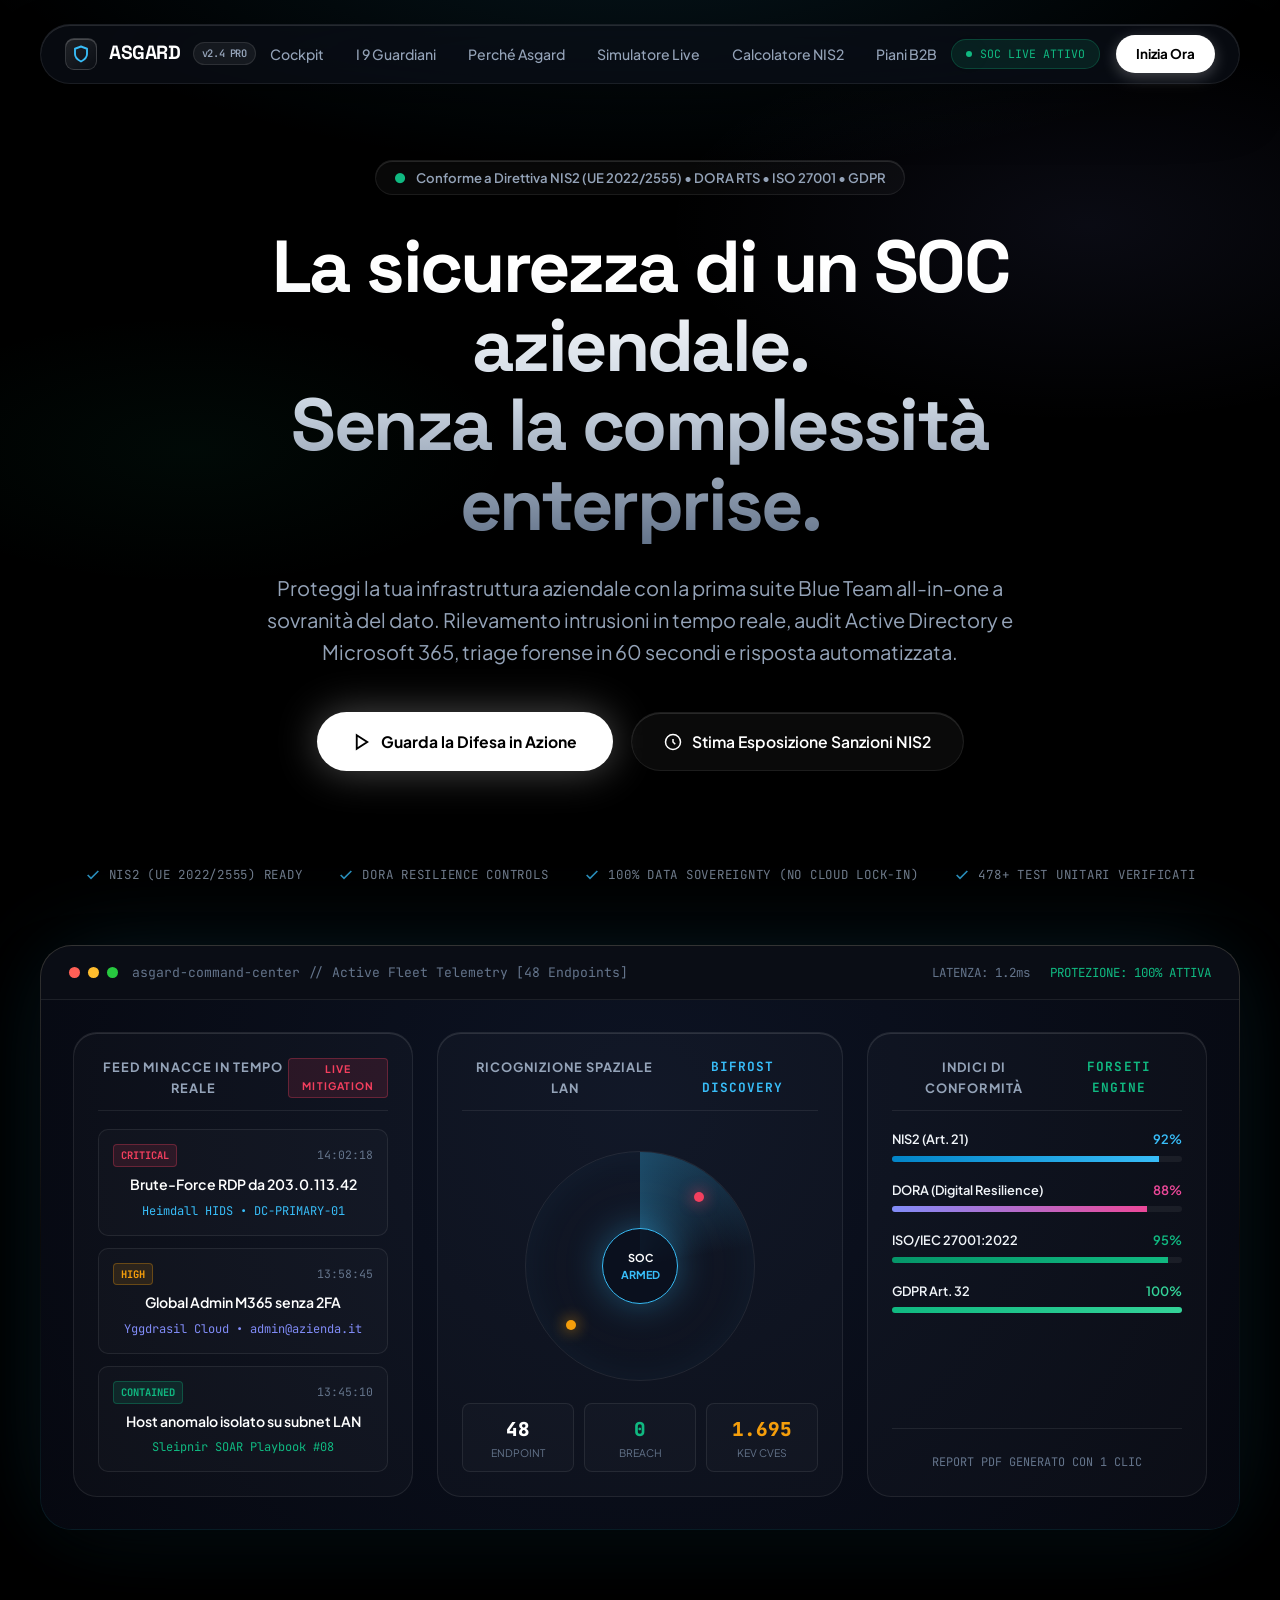
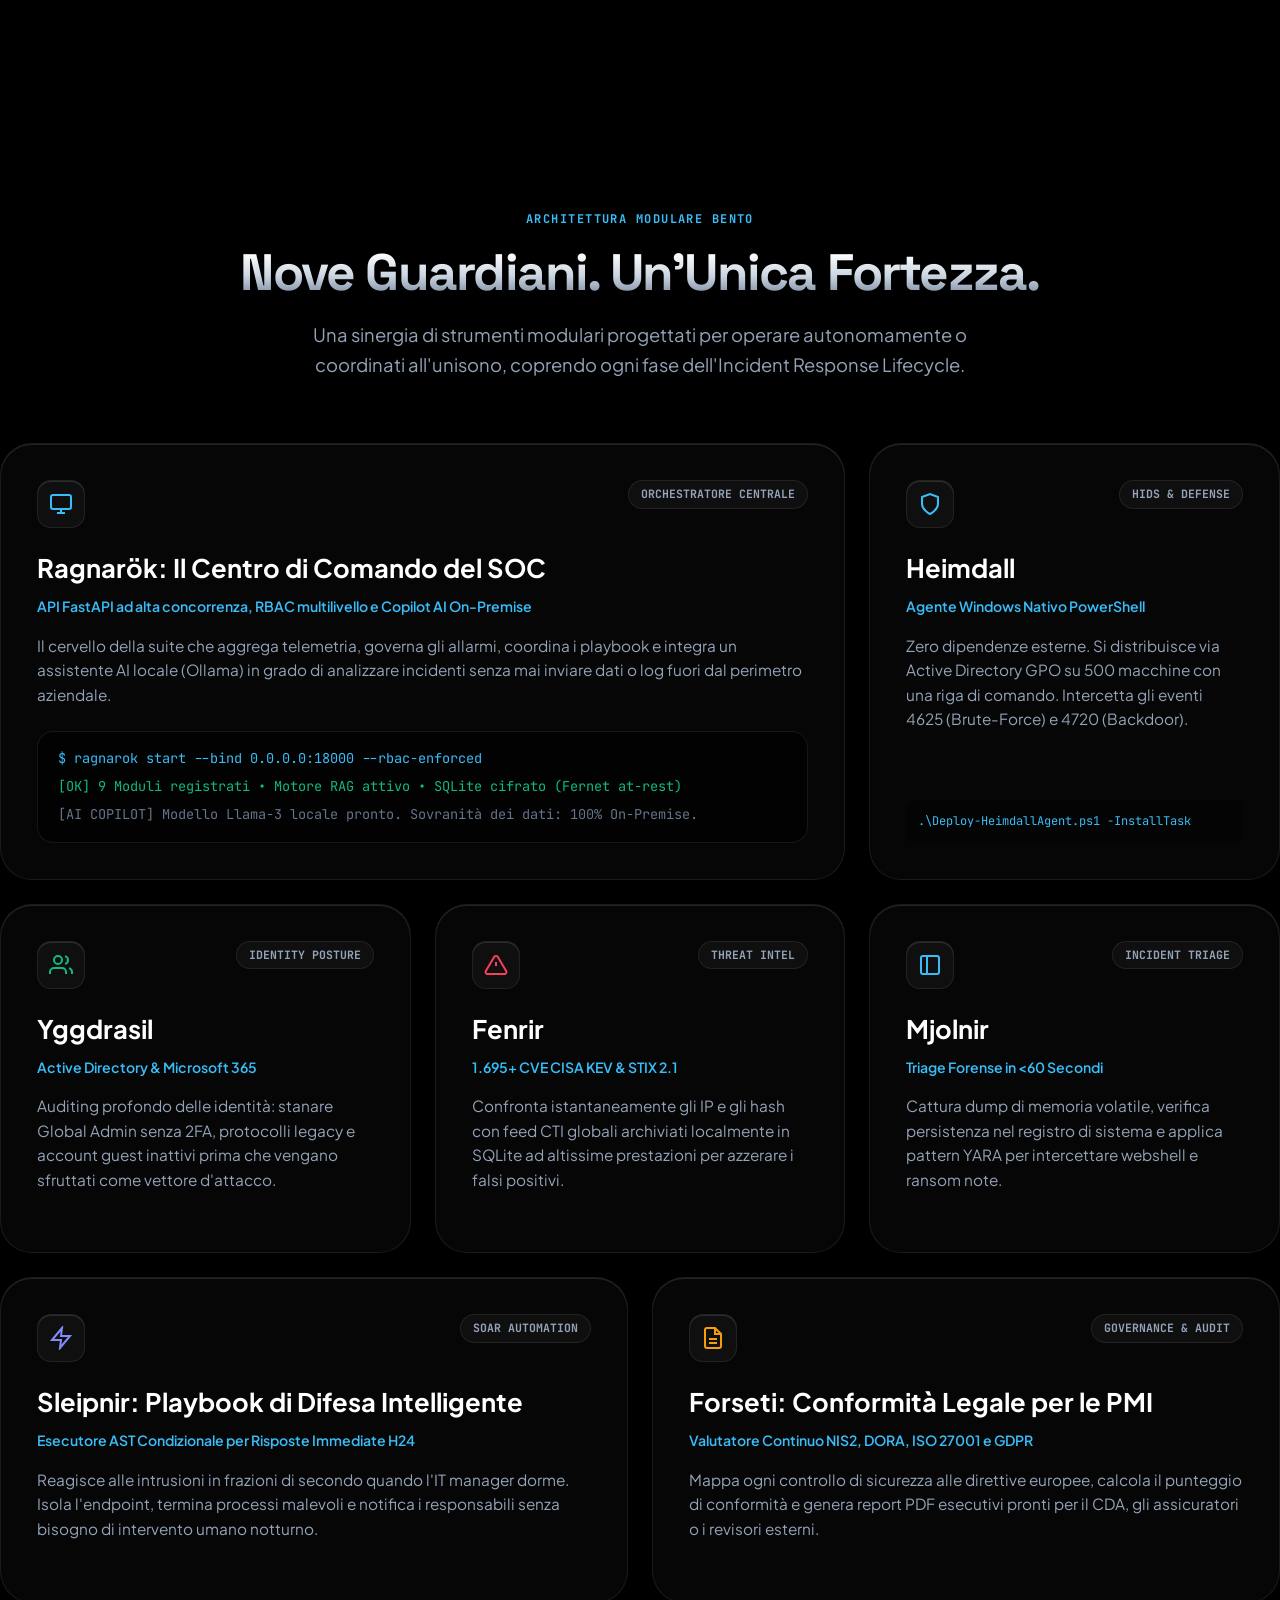
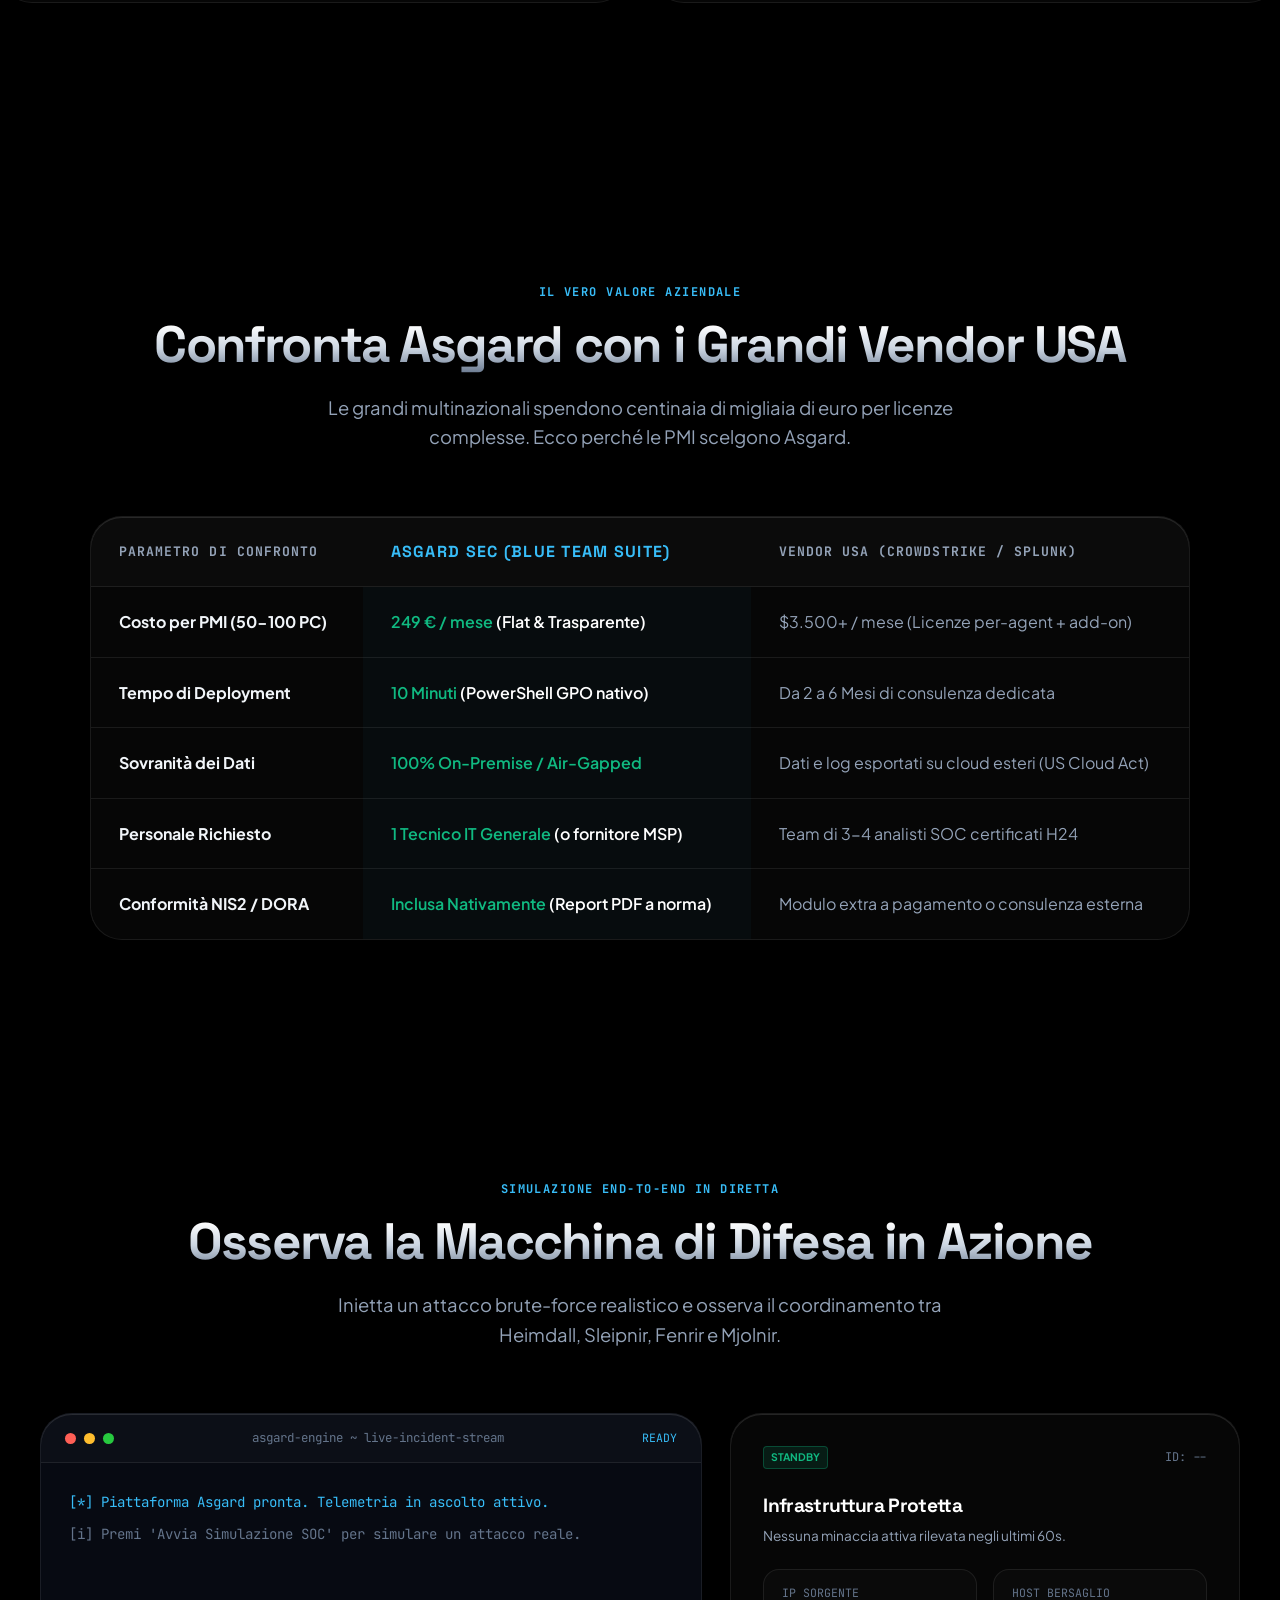
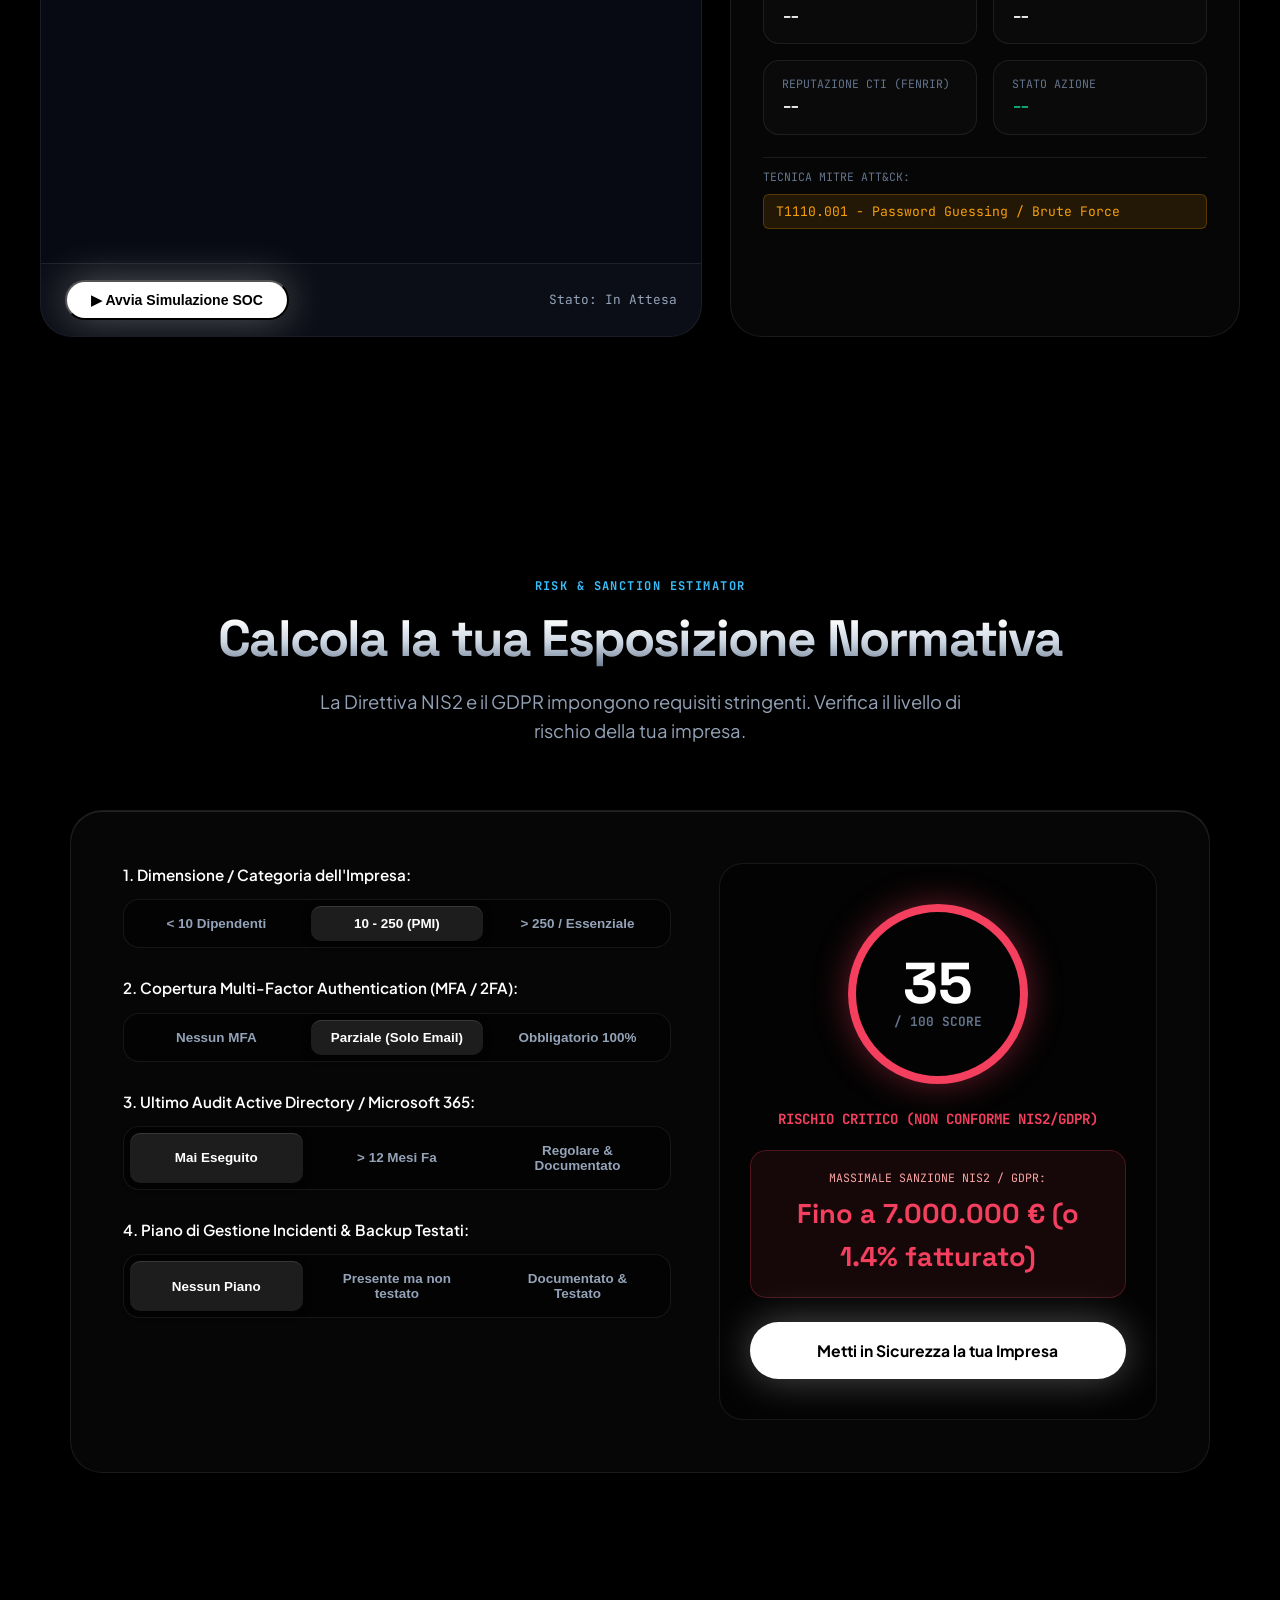
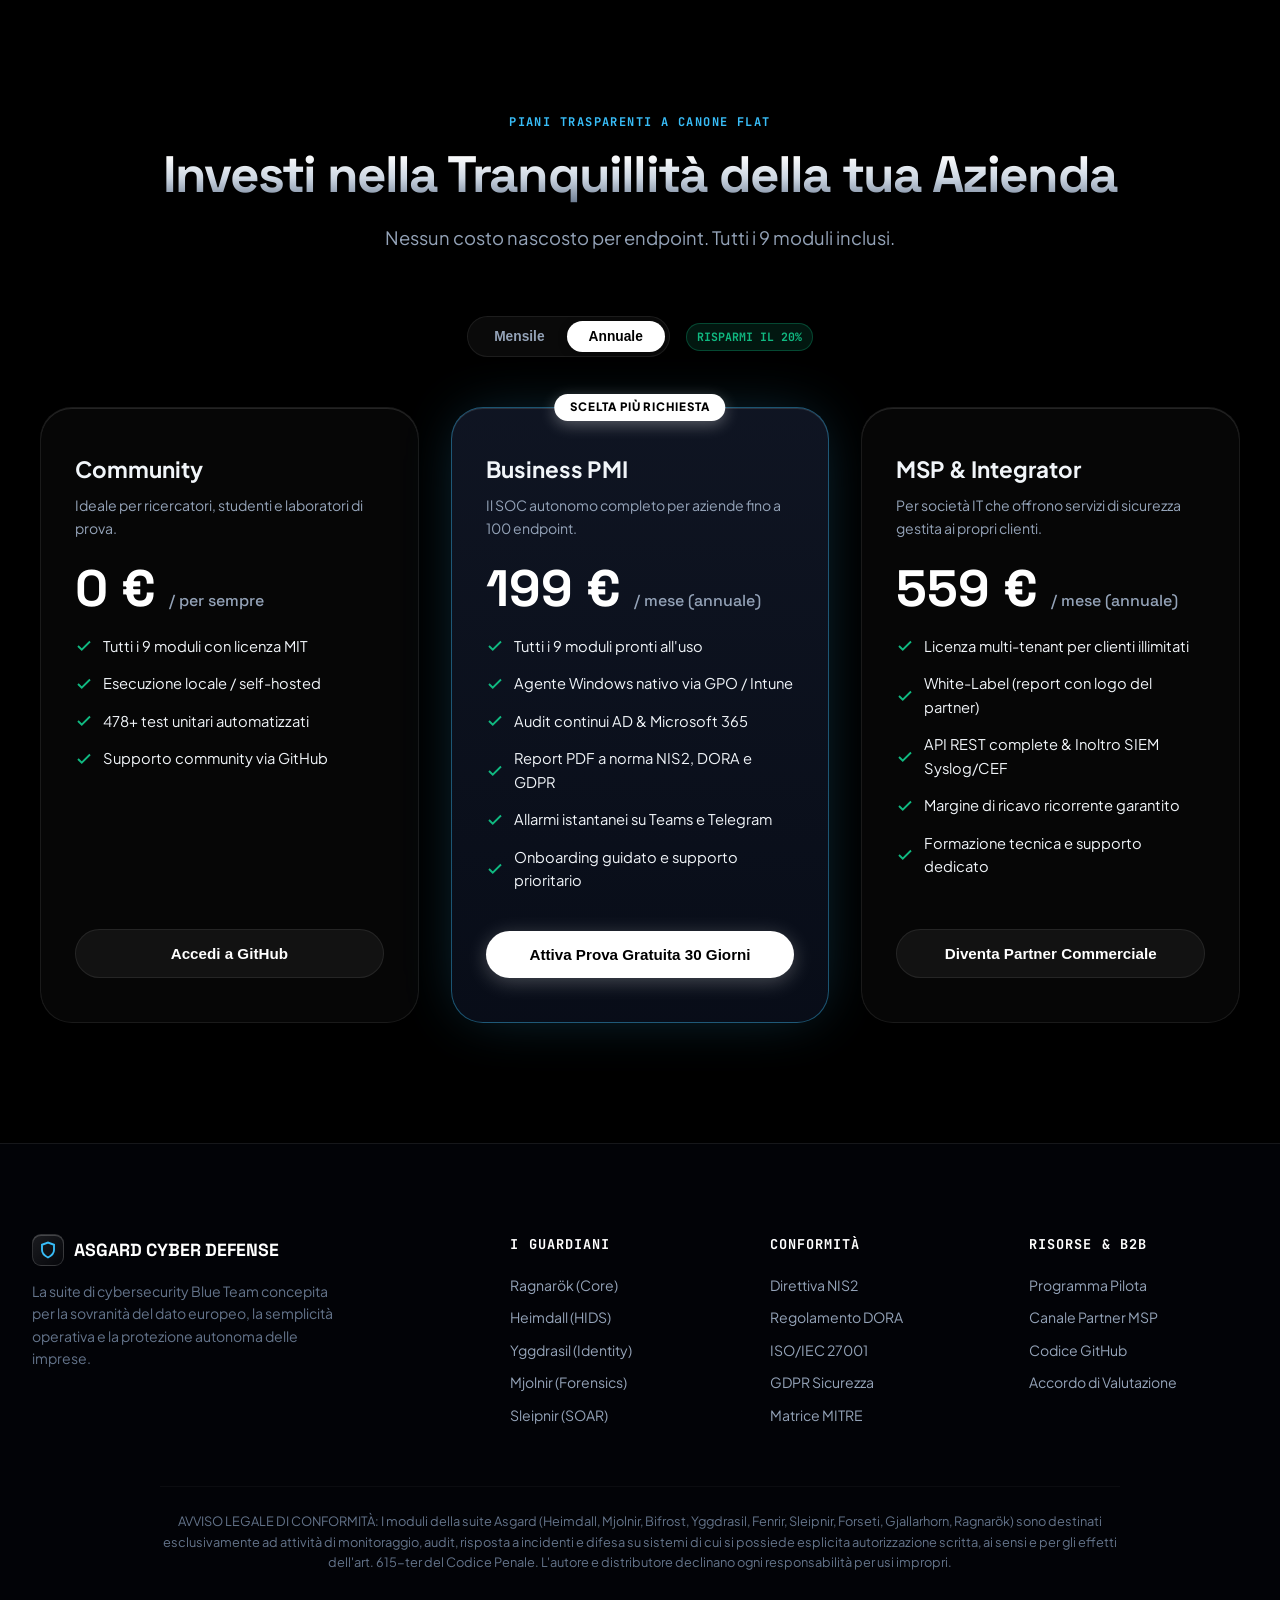
==== website/index.html @ e9844d9d "feat: release Asgard Cyber Suite v2.4 (PMI ready, Apple-grade portal, zero-dependency Windows agent " ====
<!DOCTYPE html>
<html lang="it">
<head>
  <meta charset="UTF-8">
  <meta name="viewport" content="width=device-width, initial-scale=1.0">
  <title>Asgard | Il SOC Autonomo Sovrano per PMI & System Integrator</title>
  <meta name="description" content="Difesa cyber enterprise-grade accessibile. Rilevamento intrusioni H24, audit Active Directory/Microsoft 365, triage forense in 60s e conformità garantita a NIS2, DORA e GDPR.">
  <link rel="stylesheet" href="style.css">
  <link rel="preconnect" href="https://fonts.googleapis.com">
  <link rel="preconnect" href="https://fonts.gstatic.com" crossorigin>
</head>
<body>

  <!-- Aurora Mesh Background -->
  <div class="cyber-bg"></div>

  <!-- Floating Glass Dock Navigation -->
  <div class="nav-wrapper">
    <nav class="navbar">
      <a href="#" class="nav-brand">
        <div class="brand-icon">
          <svg width="18" height="18" viewBox="0 0 24 24" fill="none" stroke="currentColor" stroke-width="2.5" stroke-linecap="round" stroke-linejoin="round"><path d="M12 22s8-4 8-10V5l-8-3-8 3v7c0 6 8 10 8 10z"></path></svg>
        </div>
        <span>ASGARD</span>
        <span class="brand-badge">v2.4 PRO</span>
      </a>

      <ul class="nav-links">
        <li><a href="#cockpit">Cockpit</a></li>
        <li><a href="#bento">I 9 Guardiani</a></li>
        <li><a href="#confronto">Perché Asgard</a></li>
        <li><a href="#simulazione">Simulatore Live</a></li>
        <li><a href="#calcolatore">Calcolatore NIS2</a></li>
        <li><a href="#pricing">Piani B2B</a></li>
      </ul>

      <div class="nav-actions">
        <div class="pulse-pill">
          <span class="pulse-dot"></span>
          <span>SOC LIVE ATTIVO</span>
        </div>
        <a href="#pricing" class="btn-nav-cta">Inizia Ora</a>
      </div>
    </nav>
  </div>

  <main>
    <!-- Hero Section -->
    <header class="hero container">
      <div class="hero-pill">
        <span class="dot-check">●</span>
        <span>Conforme a Direttiva NIS2 (UE 2022/2555) • DORA RTS • ISO 27001 • GDPR</span>
      </div>

      <h1 class="titanium-title">
        La sicurezza di un SOC aziendale.<br>
        <span class="cyan-accent">Senza la complessità enterprise.</span>
      </h1>

      <p>
        Proteggi la tua infrastruttura aziendale con la prima suite Blue Team all-in-one a sovranità del dato. Rilevamento intrusioni in tempo reale, audit Active Directory e Microsoft 365, triage forense in 60 secondi e risposta automatizzata.
      </p>

      <div class="hero-actions">
        <a href="#simulazione" class="btn-apple-primary">
          <svg width="18" height="18" viewBox="0 0 24 24" fill="none" stroke="currentColor" stroke-width="2.5"><polygon points="5 3 19 12 5 21 5 3"></polygon></svg>
          Guarda la Difesa in Azione
        </a>
        <a href="#calcolatore" class="btn-apple-secondary">
          <svg width="18" height="18" viewBox="0 0 24 24" fill="none" stroke="currentColor" stroke-width="2"><circle cx="12" cy="12" r="10"></circle><path d="M12 8v4l3 3"></path></svg>
          Stima Esposizione Sanzioni NIS2
        </a>
      </div>

      <!-- Trust Bar / Certification Seals -->
      <div class="trust-bar">
        <div class="trust-item">
          <svg width="16" height="16" viewBox="0 0 24 24" fill="none" stroke="currentColor" stroke-width="2.5"><polyline points="20 6 9 17 4 12"></polyline></svg>
          <span>NIS2 (UE 2022/2555) Ready</span>
        </div>
        <div class="trust-item">
          <svg width="16" height="16" viewBox="0 0 24 24" fill="none" stroke="currentColor" stroke-width="2.5"><polyline points="20 6 9 17 4 12"></polyline></svg>
          <span>DORA Resilience Controls</span>
        </div>
        <div class="trust-item">
          <svg width="16" height="16" viewBox="0 0 24 24" fill="none" stroke="currentColor" stroke-width="2.5"><polyline points="20 6 9 17 4 12"></polyline></svg>
          <span>100% Data Sovereignty (No Cloud Lock-in)</span>
        </div>
        <div class="trust-item">
          <svg width="16" height="16" viewBox="0 0 24 24" fill="none" stroke="currentColor" stroke-width="2.5"><polyline points="20 6 9 17 4 12"></polyline></svg>
          <span>478+ Test Unitari Verificati</span>
        </div>
      </div>

      <!-- Luxury Showcase Frame (Cockpit) -->
      <div id="cockpit" class="showcase-frame">
        <div class="showcase-inner">
          <div class="showcase-topbar">
            <div style="display: flex; align-items: center; gap: 14px;">
              <div class="mac-controls">
                <span class="c-red"></span>
                <span class="c-yellow"></span>
                <span class="c-green"></span>
              </div>
              <span style="font-family: var(--font-mono); color: var(--text-dark);">
                asgard-command-center // Active Fleet Telemetry [48 Endpoints]
              </span>
            </div>
            <div style="display: flex; gap: 20px; font-family: var(--font-mono); font-size: 0.78rem;">
              <span style="color: var(--text-dark);">LATENZA: 1.2ms</span>
              <span style="color: var(--emerald);">PROTEZIONE: 100% ATTIVA</span>
            </div>
          </div>

          <div class="showcase-grid">
            <!-- Feed Card (Left) -->
            <div class="glass-panel">
              <div class="panel-header">
                <span>Feed Minacce in Tempo Reale</span>
                <span class="badge-tag b-crit">LIVE MITIGATION</span>
              </div>
              <div class="feed-stack">
                <div class="feed-card">
                  <div class="feed-top">
                    <span class="badge-tag b-crit">CRITICAL</span>
                    <span style="color: var(--text-dark);">14:02:18</span>
                  </div>
                  <div style="font-size: 0.88rem; font-weight: 600; color: #fff;">Brute-Force RDP da 203.0.113.42</div>
                  <div style="font-size: 0.75rem; color: var(--cyan); font-family: var(--font-mono);">Heimdall HIDS • DC-PRIMARY-01</div>
                </div>

                <div class="feed-card">
                  <div class="feed-top">
                    <span class="badge-tag b-high">HIGH</span>
                    <span style="color: var(--text-dark);">13:58:45</span>
                  </div>
                  <div style="font-size: 0.88rem; font-weight: 600; color: #fff;">Global Admin M365 senza 2FA</div>
                  <div style="font-size: 0.75rem; color: var(--violet); font-family: var(--font-mono);">Yggdrasil Cloud • admin@azienda.it</div>
                </div>

                <div class="feed-card">
                  <div class="feed-top">
                    <span class="badge-tag b-ok">CONTAINED</span>
                    <span style="color: var(--text-dark);">13:45:10</span>
                  </div>
                  <div style="font-size: 0.88rem; font-weight: 600; color: #fff;">Host anomalo isolato su subnet LAN</div>
                  <div style="font-size: 0.75rem; color: var(--emerald); font-family: var(--font-mono);">Sleipnir SOAR Playbook #08</div>
                </div>
              </div>
            </div>

            <!-- Spatial Radar (Center) -->
            <div class="glass-panel" style="justify-content: space-between; text-align: center;">
              <div class="panel-header">
                <span>Ricognizione Spaziale LAN</span>
                <span style="color: var(--cyan); font-family: var(--font-mono);">BIFROST DISCOVERY</span>
              </div>

              <div class="radar-stage">
                <div class="radar-sweep-beam"></div>
                <div class="radar-shield">
                  <span>SOC</span>
                  <span style="color: var(--cyan);">ARMED</span>
                </div>
                <div class="radar-anomaly a1" title="Tentativo di Accesso Malevolo"></div>
                <div class="radar-anomaly a2" title="Porta RDP Esplorata"></div>
              </div>

              <div style="display: grid; grid-template-columns: repeat(3, 1fr); gap: 10px; margin-top: 10px;">
                <div style="background: rgba(255,255,255,0.02); padding: 10px; border-radius: 8px; border: 1px solid var(--glass-border);">
                  <div style="font-size: 1.2rem; font-family: var(--font-mono); font-weight: 800; color: #fff;" id="stat-endpoints">48</div>
                  <div style="font-size: 0.65rem; color: var(--text-dark); text-transform: uppercase;">Endpoint</div>
                </div>
                <div style="background: rgba(255,255,255,0.02); padding: 10px; border-radius: 8px; border: 1px solid var(--glass-border);">
                  <div style="font-size: 1.2rem; font-family: var(--font-mono); font-weight: 800; color: var(--emerald);">0</div>
                  <div style="font-size: 0.65rem; color: var(--text-dark); text-transform: uppercase;">Breach</div>
                </div>
                <div style="background: rgba(255,255,255,0.02); padding: 10px; border-radius: 8px; border: 1px solid var(--glass-border);">
                  <div style="font-size: 1.2rem; font-family: var(--font-mono); font-weight: 800; color: var(--amber);">1.695</div>
                  <div style="font-size: 0.65rem; color: var(--text-dark); text-transform: uppercase;">KEV CVEs</div>
                </div>
              </div>
            </div>

            <!-- Compliance Posture (Right) -->
            <div class="glass-panel">
              <div class="panel-header">
                <span>Indici di Conformità</span>
                <span style="color: var(--emerald); font-family: var(--font-mono);">FORSETI ENGINE</span>
              </div>

              <div style="display: flex; flex-direction: column; gap: 18px;">
                <div>
                  <div style="display: flex; justify-content: space-between; font-size: 0.8rem; font-weight: 600; margin-bottom: 6px;">
                    <span>NIS2 (Art. 21)</span>
                    <span style="color: var(--cyan);">92%</span>
                  </div>
                  <div style="height: 6px; background: rgba(255,255,255,0.06); border-radius: 999px; overflow: hidden;">
                    <div style="width: 92%; height: 100%; background: linear-gradient(90deg, #0284c7, var(--cyan));"></div>
                  </div>
                </div>

                <div>
                  <div style="display: flex; justify-content: space-between; font-size: 0.8rem; font-weight: 600; margin-bottom: 6px;">
                    <span>DORA (Digital Resilience)</span>
                    <span style="color: #ec4899;">88%</span>
                  </div>
                  <div style="height: 6px; background: rgba(255,255,255,0.06); border-radius: 999px; overflow: hidden;">
                    <div style="width: 88%; height: 100%; background: linear-gradient(90deg, var(--violet), #ec4899);"></div>
                  </div>
                </div>

                <div>
                  <div style="display: flex; justify-content: space-between; font-size: 0.8rem; font-weight: 600; margin-bottom: 6px;">
                    <span>ISO/IEC 27001:2022</span>
                    <span style="color: var(--emerald);">95%</span>
                  </div>
                  <div style="height: 6px; background: rgba(255,255,255,0.06); border-radius: 999px; overflow: hidden;">
                    <div style="width: 95%; height: 100%; background: linear-gradient(90deg, #059669, var(--emerald));"></div>
                  </div>
                </div>

                <div>
                  <div style="display: flex; justify-content: space-between; font-size: 0.8rem; font-weight: 600; margin-bottom: 6px;">
                    <span>GDPR Art. 32</span>
                    <span style="color: #34d399;">100%</span>
                  </div>
                  <div style="height: 6px; background: rgba(255,255,255,0.06); border-radius: 999px; overflow: hidden;">
                    <div style="width: 100%; height: 100%; background: linear-gradient(90deg, #10b981, #34d399);"></div>
                  </div>
                </div>
              </div>

              <div style="margin-top: auto; padding-top: 18px; border-top: 1px solid var(--glass-border); text-align: center;">
                <span style="font-size: 0.74rem; color: var(--text-dark); font-family: var(--font-mono);">
                  REPORT PDF GENERATO CON 1 CLIC
                </span>
              </div>
            </div>
          </div>
        </div>
      </div>
    </header>

    <!-- ====================================================================
         BENTO GRID: THE 9 GUARDIANS
         ==================================================================== -->
    <section id="bento" class="section container">
      <div class="section-eyebrow">ARCHITETTURA MODULARE BENTO</div>
      <h2 class="section-heading titanium-title">Nove Guardiani. Un'Unica Fortezza.</h2>
      <p class="section-sub">
        Una sinergia di strumenti modulari progettati per operare autonomamente o coordinati all'unisono, coprendo ogni fase dell'Incident Response Lifecycle.
      </p>

      <div class="bento-grid">
        <!-- 1. Ragnarök (Span 8 - Featured Hero Card) -->
        <div class="bento-card span-8">
          <div class="bento-top">
            <div class="bento-icon">
              <svg width="24" height="24" viewBox="0 0 24 24" fill="none" stroke="currentColor" stroke-width="2"><rect x="2" y="3" width="20" height="14" rx="2"></rect><line x1="8" y1="21" x2="16" y2="21"></line><line x1="12" y1="17" x2="12" y2="21"></line></svg>
            </div>
            <span class="bento-tag">ORCHESTRATORE CENTRALE</span>
          </div>
          <div class="bento-title">Ragnarök: Il Centro di Comando del SOC</div>
          <div class="bento-subtitle">API FastAPI ad alta concorrenza, RBAC multilivello e Copilot AI On-Premise</div>
          <p class="bento-desc">
            Il cervello della suite che aggrega telemetria, governa gli allarmi, coordina i playbook e integra un assistente AI locale (Ollama) in grado di analizzare incidenti senza mai inviare dati o log fuori dal perimetro aziendale.
          </p>

          <div class="bento-code-preview">
            <div style="color: var(--cyan);">$ ragnarok start --bind 0.0.0.0:18000 --rbac-enforced</div>
            <div style="color: var(--emerald);">[OK] 9 Moduli registrati • Motore RAG attivo • SQLite cifrato (Fernet at-rest)</div>
            <div style="color: var(--text-dark);">[AI COPILOT] Modello Llama-3 locale pronto. Sovranità dei dati: 100% On-Premise.</div>
          </div>
        </div>

        <!-- 2. Heimdall (Span 4 - Windows Native Agent) -->
        <div class="bento-card span-4">
          <div class="bento-top">
            <div class="bento-icon" style="color: var(--cyan);">
              <svg width="24" height="24" viewBox="0 0 24 24" fill="none" stroke="currentColor" stroke-width="2"><path d="M12 22s8-4 8-10V5l-8-3-8 3v7c0 6 8 10 8 10z"></path></svg>
            </div>
            <span class="bento-tag">HIDS & DEFENSE</span>
          </div>
          <div class="bento-title">Heimdall</div>
          <div class="bento-subtitle">Agente Windows Nativo PowerShell</div>
          <p class="bento-desc">
            Zero dipendenze esterne. Si distribuisce via Active Directory GPO su 500 macchine con una riga di comando. Intercetta gli eventi 4625 (Brute-Force) e 4720 (Backdoor).
          </p>
          <div style="background: rgba(0,0,0,0.4); padding: 12px; border-radius: 8px; font-family: var(--font-mono); font-size: 0.75rem; color: var(--cyan);">
            .\Deploy-HeimdallAgent.ps1 -InstallTask
          </div>
        </div>

        <!-- 3. Yggdrasil (Span 4 - Identity & Cloud M365) -->
        <div class="bento-card span-4">
          <div class="bento-top">
            <div class="bento-icon" style="color: var(--emerald);">
              <svg width="24" height="24" viewBox="0 0 24 24" fill="none" stroke="currentColor" stroke-width="2"><path d="M17 21v-2a4 4 0 0 0-4-4H5a4 4 0 0 0-4 4v2"></path><circle cx="9" cy="7" r="4"></circle><path d="M23 21v-2a4 4 0 0 0-3-3.87"></path><path d="M16 3.13a4 4 0 0 1 0 7.75"></path></svg>
            </div>
            <span class="bento-tag">IDENTITY POSTURE</span>
          </div>
          <div class="bento-title">Yggdrasil</div>
          <div class="bento-subtitle">Active Directory & Microsoft 365</div>
          <p class="bento-desc">
            Auditing profondo delle identità: stanare Global Admin senza 2FA, protocolli legacy e account guest inattivi prima che vengano sfruttati come vettore d'attacco.
          </p>
        </div>

        <!-- 4. Fenrir (Span 4 - Threat Intel) -->
        <div class="bento-card span-4">
          <div class="bento-top">
            <div class="bento-icon" style="color: var(--rose);">
              <svg width="24" height="24" viewBox="0 0 24 24" fill="none" stroke="currentColor" stroke-width="2"><path d="M10.29 3.86L1.82 18a2 2 0 0 0 1.71 3h16.94a2 2 0 0 0 1.71-3L13.71 3.86a2 2 0 0 0-3.42 0z"></path><line x1="12" y1="9" x2="12" y2="13"></line><line x1="12" y1="17" x2="12.01" y2="17"></line></svg>
            </div>
            <span class="bento-tag">THREAT INTEL</span>
          </div>
          <div class="bento-title">Fenrir</div>
          <div class="bento-subtitle">1.695+ CVE CISA KEV & STIX 2.1</div>
          <p class="bento-desc">
            Confronta istantaneamente gli IP e gli hash con feed CTI globali archiviati localmente in SQLite ad altissime prestazioni per azzerare i falsi positivi.
          </p>
        </div>

        <!-- 5. Mjolnir (Span 4 - Forensic Triage) -->
        <div class="bento-card span-4">
          <div class="bento-top">
            <div class="bento-icon" style="color: #38bdf8;">
              <svg width="24" height="24" viewBox="0 0 24 24" fill="none" stroke="currentColor" stroke-width="2"><rect x="3" y="3" width="18" height="18" rx="2"></rect><line x1="9" y1="3" x2="9" y2="21"></line></svg>
            </div>
            <span class="bento-tag">INCIDENT TRIAGE</span>
          </div>
          <div class="bento-title">Mjolnir</div>
          <div class="bento-subtitle">Triage Forense in &lt;60 Secondi</div>
          <p class="bento-desc">
            Cattura dump di memoria volatile, verifica persistenza nel registro di sistema e applica pattern YARA per intercettare webshell e ransom note.
          </p>
        </div>

        <!-- 6. Sleipnir (Span 6 - SOAR Playbooks) -->
        <div class="bento-card span-6">
          <div class="bento-top">
            <div class="bento-icon" style="color: var(--violet);">
              <svg width="24" height="24" viewBox="0 0 24 24" fill="none" stroke="currentColor" stroke-width="2"><polygon points="13 2 3 14 12 14 11 22 21 10 12 10 13 2"></polygon></svg>
            </div>
            <span class="bento-tag">SOAR AUTOMATION</span>
          </div>
          <div class="bento-title">Sleipnir: Playbook di Difesa Intelligente</div>
          <div class="bento-subtitle">Esecutore AST Condizionale per Risposte Immediate H24</div>
          <p class="bento-desc">
            Reagisce alle intrusioni in frazioni di secondo quando l'IT manager dorme. Isola l'endpoint, termina processi malevoli e notifica i responsabili senza bisogno di intervento umano notturno.
          </p>
        </div>

        <!-- 7. Forseti (Span 6 - Compliance Engine) -->
        <div class="bento-card span-6">
          <div class="bento-top">
            <div class="bento-icon" style="color: var(--amber);">
              <svg width="24" height="24" viewBox="0 0 24 24" fill="none" stroke="currentColor" stroke-width="2"><path d="M14 2H6a2 2 0 0 0-2 2v16a2 2 0 0 0 2 2h12a2 2 0 0 0 2-2V8z"></path><polyline points="14 2 14 8 20 8"></polyline><line x1="16" y1="13" x2="8" y2="13"></line><line x1="16" y1="17" x2="8" y2="17"></line></svg>
            </div>
            <span class="bento-tag">GOVERNANCE & AUDIT</span>
          </div>
          <div class="bento-title">Forseti: Conformità Legale per le PMI</div>
          <div class="bento-subtitle">Valutatore Continuo NIS2, DORA, ISO 27001 e GDPR</div>
          <p class="bento-desc">
            Mappa ogni controllo di sicurezza alle direttive europee, calcola il punteggio di conformità e genera report PDF esecutivi pronti per il CDA, gli assicuratori o i revisori esterni.
          </p>
        </div>
      </div>
    </section>

    <!-- ====================================================================
         COMPARISON SECTION: ASGARD VS. TRADITIONAL US VENDORS
         ==================================================================== -->
    <section id="confronto" class="section container">
      <div class="section-eyebrow">IL VERO VALORE AZIENDALE</div>
      <h2 class="section-heading titanium-title">Confronta Asgard con i Grandi Vendor USA</h2>
      <p class="section-sub">
        Le grandi multinazionali spendono centinaia di migliaia di euro per licenze complesse. Ecco perché le PMI scelgono Asgard.
      </p>

      <div class="compare-container">
        <table class="compare-table">
          <thead>
            <tr>
              <th>Parametro di Confronto</th>
              <th class="th-asgard">ASGARD SEC (Blue Team Suite)</th>
              <th>Vendor USA (CrowdStrike / Splunk)</th>
            </tr>
          </thead>
          <tbody>
            <tr>
              <td><strong>Costo per PMI (50-100 PC)</strong></td>
              <td class="td-highlight"><span style="color: var(--emerald);">249 € / mese</span> (Flat & Trasparente)</td>
              <td style="color: var(--text-muted);">$3.500+ / mese (Licenze per-agent + add-on)</td>
            </tr>
            <tr>
              <td><strong>Tempo di Deployment</strong></td>
              <td class="td-highlight"><span style="color: var(--emerald);">10 Minuti</span> (PowerShell GPO nativo)</td>
              <td style="color: var(--text-muted);">Da 2 a 6 Mesi di consulenza dedicata</td>
            </tr>
            <tr>
              <td><strong>Sovranità dei Dati</strong></td>
              <td class="td-highlight"><span style="color: var(--emerald);">100% On-Premise / Air-Gapped</span></td>
              <td style="color: var(--text-muted);">Dati e log esportati su cloud esteri (US Cloud Act)</td>
            </tr>
            <tr>
              <td><strong>Personale Richiesto</strong></td>
              <td class="td-highlight"><span style="color: var(--emerald);">1 Tecnico IT Generale</span> (o fornitore MSP)</td>
              <td style="color: var(--text-muted);">Team di 3-4 analisti SOC certificati H24</td>
            </tr>
            <tr>
              <td><strong>Conformità NIS2 / DORA</strong></td>
              <td class="td-highlight"><span style="color: var(--emerald);">Inclusa Nativamente</span> (Report PDF a norma)</td>
              <td style="color: var(--text-muted);">Modulo extra a pagamento o consulenza esterna</td>
            </tr>
          </tbody>
        </table>
      </div>
    </section>

    <!-- ====================================================================
         LIVE INTERACTIVE SIMULATOR (DUAL-VIEW)
         ==================================================================== -->
    <section id="simulazione" class="section container">
      <div class="section-eyebrow">SIMULAZIONE END-TO-END IN DIRETTA</div>
      <h2 class="section-heading titanium-title">Osserva la Macchina di Difesa in Azione</h2>
      <p class="section-sub">
        Inietta un attacco brute-force realistico e osserva il coordinamento tra Heimdall, Sleipnir, Fenrir e Mjolnir.
      </p>

      <div class="sim-wrapper">
        <!-- Terminal (Left) -->
        <div class="terminal-box">
          <div class="terminal-header">
            <div class="mac-controls">
              <span class="c-red"></span>
              <span class="c-yellow"></span>
              <span class="c-green"></span>
            </div>
            <span style="font-family: var(--font-mono); font-size: 0.78rem; color: var(--text-dark);">
              asgard-engine ~ live-incident-stream
            </span>
            <span style="font-size: 0.72rem; font-family: var(--font-mono); color: var(--cyan);">
              READY
            </span>
          </div>

          <div id="terminal-logs" class="terminal-body">
            <div class="log-entry log-cyan">[*] Piattaforma Asgard pronta. Telemetria in ascolto attivo.</div>
            <div class="log-entry" style="color: var(--text-dark);">[i] Premi 'Avvia Simulazione SOC' per simulare un attacco reale.</div>
          </div>

          <div class="terminal-actions">
            <button id="btn-run-simulation" class="btn-apple-primary" style="padding: 10px 24px; font-size: 0.88rem;">
              ▶ Avvia Simulazione SOC
            </button>
            <span id="sim-status-text" style="font-family: var(--font-mono); font-size: 0.8rem; color: var(--text-muted);">
              Stato: In Attesa
            </span>
          </div>
        </div>

        <!-- Incident Inspector (Right) -->
        <div class="inspector-card">
          <div style="display: flex; justify-content: space-between; align-items: center;">
            <span class="badge-tag b-ok" id="inc-state-pill">STANDBY</span>
            <span style="font-family: var(--font-mono); font-size: 0.75rem; color: var(--text-dark);" id="inc-id-tag">ID: --</span>
          </div>

          <div>
            <h3 style="font-size: 1.2rem; color: #fff; margin-bottom: 4px;" id="inc-title-display">Infrastruttura Protetta</h3>
            <p style="font-size: 0.85rem; color: var(--text-muted);" id="inc-desc-display">Nessuna minaccia attiva rilevata negli ultimi 60s.</p>
          </div>

          <div class="inspector-grid">
            <div class="inspector-box">
              <div class="inspector-lbl">IP Sorgente</div>
              <div class="inspector-val" id="inc-src-ip">--</div>
            </div>

            <div class="inspector-box">
              <div class="inspector-lbl">Host Bersaglio</div>
              <div class="inspector-val" id="inc-target-host">--</div>
            </div>

            <div class="inspector-box">
              <div class="inspector-lbl">Reputazione CTI (Fenrir)</div>
              <div class="inspector-val" id="inc-cti-score">--</div>
            </div>

            <div class="inspector-box">
              <div class="inspector-lbl">Stato Azione</div>
              <div class="inspector-val" style="color: var(--emerald);" id="inc-action-status">--</div>
            </div>
          </div>

          <div style="padding-top: 10px; border-top: 1px solid var(--glass-border);">
            <div style="font-size: 0.72rem; font-family: var(--font-mono); color: var(--text-dark); margin-bottom: 8px;">
              TECNICA MITRE ATT&CK:
            </div>
            <div style="font-family: var(--font-mono); font-size: 0.82rem; color: var(--amber); background: var(--amber-dim); padding: 6px 12px; border-radius: 6px; border: 1px solid rgba(245,158,11,0.25);" id="inc-mitre-tag">
              T1110.001 - Password Guessing / Brute Force
            </div>
          </div>
        </div>
      </div>
    </section>

    <!-- ====================================================================
         APPLE-GRADE COMPLIANCE CALCULATOR (SEGMENTED CONTROLS)
         ==================================================================== -->
    <section id="calcolatore" class="section container">
      <div class="section-eyebrow">RISK & SANCTION ESTIMATOR</div>
      <h2 class="section-heading titanium-title">Calcola la tua Esposizione Normativa</h2>
      <p class="section-sub">
        La Direttiva NIS2 e il GDPR impongono requisiti stringenti. Verifica il livello di rischio della tua impresa.
      </p>

      <div class="calc-module">
        <div class="calc-questions">
          <!-- Q1: Company Size -->
          <div class="calc-q-group">
            <label>1. Dimensione / Categoria dell'Impresa:</label>
            <div class="segmented-control" data-group="size">
              <button class="seg-btn" data-val="micro">&lt; 10 Dipendenti</button>
              <button class="seg-btn active" data-val="pmi">10 - 250 (PMI)</button>
              <button class="seg-btn" data-val="large">&gt; 250 / Essenziale</button>
            </div>
          </div>

          <!-- Q2: MFA Status -->
          <div class="calc-q-group">
            <label>2. Copertura Multi-Factor Authentication (MFA / 2FA):</label>
            <div class="segmented-control" data-group="mfa">
              <button class="seg-btn" data-val="none">Nessun MFA</button>
              <button class="seg-btn active" data-val="partial">Parziale (Solo Email)</button>
              <button class="seg-btn" data-val="all">Obbligatorio 100%</button>
            </div>
          </div>

          <!-- Q3: AD Audit -->
          <div class="calc-q-group">
            <label>3. Ultimo Audit Active Directory / Microsoft 365:</label>
            <div class="segmented-control" data-group="adaudit">
              <button class="seg-btn active" data-val="never">Mai Eseguito</button>
              <button class="seg-btn" data-val="old">&gt; 12 Mesi Fa</button>
              <button class="seg-btn" data-val="recent">Regolare & Documentato</button>
            </div>
          </div>

          <!-- Q4: IR Plan -->
          <div class="calc-q-group">
            <label>4. Piano di Gestione Incidenti & Backup Testati:</label>
            <div class="segmented-control" data-group="irplan">
              <button class="seg-btn active" data-val="no">Nessun Piano</button>
              <button class="seg-btn" data-val="untested">Presente ma non testato</button>
              <button class="seg-btn" data-val="tested">Documentato & Testato</button>
            </div>
          </div>
        </div>

        <!-- Gauge Output Stage -->
        <div class="calc-results-stage">
          <div id="calc-score-circle" class="radial-gauge">
            <div id="calc-score-val" class="gauge-num">35</div>
            <div class="gauge-unit">/ 100 SCORE</div>
          </div>

          <div id="calc-score-status" style="font-family: var(--font-mono); font-weight: 700; font-size: 0.88rem; color: var(--rose); margin-bottom: 20px;">
            RISCHIO CRITICO (NON CONFORME)
          </div>

          <div class="fine-warning-card">
            <div style="font-size: 0.72rem; font-family: var(--font-mono); text-transform: uppercase; color: #fca5a5; margin-bottom: 4px;">
              Massimale Sanzione NIS2 / GDPR:
            </div>
            <div id="calc-fine-amount" class="fine-val">Fino a 7.000.000 €</div>
          </div>

          <a href="#pricing" class="btn-apple-primary" style="width: 100%; justify-content: center;">
            Metti in Sicurezza la tua Impresa
          </a>
        </div>
      </div>
    </section>

    <!-- ====================================================================
         PRICING & LICENSING (ANNUAL/MONTHLY SWITCH)
         ==================================================================== -->
    <section id="pricing" class="section container">
      <div class="section-eyebrow">PIANI TRASPARENTI A CANONE FLAT</div>
      <h2 class="section-heading titanium-title">Investi nella Tranquillità della tua Azienda</h2>
      <p class="section-sub">
        Nessun costo nascosto per endpoint. Tutti i 9 moduli inclusi.
      </p>

      <!-- Billing Toggle Switcher -->
      <div class="pricing-switcher">
        <div class="billing-pill">
          <button id="bill-monthly" class="bill-opt">Mensile</button>
          <button id="bill-annual" class="bill-opt active">Annuale</button>
        </div>
        <span class="discount-badge">RISPARMI IL 20%</span>
      </div>

      <div class="pricing-grid">
        <!-- Community -->
        <div class="price-card">
          <div class="price-tier-name">Community</div>
          <div class="price-tagline">Ideale per ricercatori, studenti e laboratori di prova.</div>
          <div class="price-amount-box">0 € <span>/ per sempre</span></div>

          <ul class="price-features">
            <li><svg width="18" height="18" viewBox="0 0 24 24" fill="none" stroke="currentColor" stroke-width="2.5"><polyline points="20 6 9 17 4 12"></polyline></svg> Tutti i 9 moduli con licenza MIT</li>
            <li><svg width="18" height="18" viewBox="0 0 24 24" fill="none" stroke="currentColor" stroke-width="2.5"><polyline points="20 6 9 17 4 12"></polyline></svg> Esecuzione locale / self-hosted</li>
            <li><svg width="18" height="18" viewBox="0 0 24 24" fill="none" stroke="currentColor" stroke-width="2.5"><polyline points="20 6 9 17 4 12"></polyline></svg> 478+ test unitari automatizzati</li>
            <li><svg width="18" height="18" viewBox="0 0 24 24" fill="none" stroke="currentColor" stroke-width="2.5"><polyline points="20 6 9 17 4 12"></polyline></svg> Supporto community via GitHub</li>
          </ul>

          <button class="btn-price btn-price-secondary" onclick="window.open('https://github.com', '_blank')">
            Accedi a GitHub
          </button>
        </div>

        <!-- Business PMI (Featured) -->
        <div class="price-card featured">
          <div class="featured-ribbon">SCELTA PIÙ RICHIESTA</div>
          <div class="price-tier-name">Business PMI</div>
          <div class="price-tagline">Il SOC autonomo completo per aziende fino a 100 endpoint.</div>
          <div class="price-amount-box" id="price-business">199 € <span id="period-business">/ mese (annuale)</span></div>

          <ul class="price-features">
            <li><svg width="18" height="18" viewBox="0 0 24 24" fill="none" stroke="currentColor" stroke-width="2.5"><polyline points="20 6 9 17 4 12"></polyline></svg> Tutti i 9 moduli pronti all'uso</li>
            <li><svg width="18" height="18" viewBox="0 0 24 24" fill="none" stroke="currentColor" stroke-width="2.5"><polyline points="20 6 9 17 4 12"></polyline></svg> Agente Windows nativo via GPO / Intune</li>
            <li><svg width="18" height="18" viewBox="0 0 24 24" fill="none" stroke="currentColor" stroke-width="2.5"><polyline points="20 6 9 17 4 12"></polyline></svg> Audit continui AD & Microsoft 365</li>
            <li><svg width="18" height="18" viewBox="0 0 24 24" fill="none" stroke="currentColor" stroke-width="2.5"><polyline points="20 6 9 17 4 12"></polyline></svg> Report PDF a norma NIS2, DORA e GDPR</li>
            <li><svg width="18" height="18" viewBox="0 0 24 24" fill="none" stroke="currentColor" stroke-width="2.5"><polyline points="20 6 9 17 4 12"></polyline></svg> Allarmi istantanei su Teams e Telegram</li>
            <li><svg width="18" height="18" viewBox="0 0 24 24" fill="none" stroke="currentColor" stroke-width="2.5"><polyline points="20 6 9 17 4 12"></polyline></svg> Onboarding guidato e supporto prioritario</li>
          </ul>

          <button class="btn-price btn-price-primary" onclick="openPilotModal('Business PMI')">
            Attiva Prova Gratuita 30 Giorni
          </button>
        </div>

        <!-- MSP Partner -->
        <div class="price-card">
          <div class="price-tier-name">MSP & Integrator</div>
          <div class="price-tagline">Per società IT che offrono servizi di sicurezza gestita ai propri clienti.</div>
          <div class="price-amount-box" id="price-msp">559 € <span id="period-msp">/ mese (annuale)</span></div>

          <ul class="price-features">
            <li><svg width="18" height="18" viewBox="0 0 24 24" fill="none" stroke="currentColor" stroke-width="2.5"><polyline points="20 6 9 17 4 12"></polyline></svg> Licenza multi-tenant per clienti illimitati</li>
            <li><svg width="18" height="18" viewBox="0 0 24 24" fill="none" stroke="currentColor" stroke-width="2.5"><polyline points="20 6 9 17 4 12"></polyline></svg> White-Label (report con logo del partner)</li>
            <li><svg width="18" height="18" viewBox="0 0 24 24" fill="none" stroke="currentColor" stroke-width="2.5"><polyline points="20 6 9 17 4 12"></polyline></svg> API REST complete & Inoltro SIEM Syslog/CEF</li>
            <li><svg width="18" height="18" viewBox="0 0 24 24" fill="none" stroke="currentColor" stroke-width="2.5"><polyline points="20 6 9 17 4 12"></polyline></svg> Margine di ricavo ricorrente garantito</li>
            <li><svg width="18" height="18" viewBox="0 0 24 24" fill="none" stroke="currentColor" stroke-width="2.5"><polyline points="20 6 9 17 4 12"></polyline></svg> Formazione tecnica e supporto dedicato</li>
          </ul>

          <button class="btn-price btn-price-secondary" onclick="openPilotModal('MSP Partner')">
            Diventa Partner Commerciale
          </button>
        </div>
      </div>
    </section>
  </main>

  <!-- Luxury Multi-Column Footer -->
  <footer>
    <div class="container">
      <div class="footer-nav-grid">
        <div>
          <div style="display: flex; align-items: center; gap: 10px; margin-bottom: 14px;">
            <div class="brand-icon">
              <svg width="18" height="18" viewBox="0 0 24 24" fill="none" stroke="currentColor" stroke-width="2.5"><path d="M12 22s8-4 8-10V5l-8-3-8 3v7c0 6 8 10 8 10z"></path></svg>
            </div>
            <span style="font-family: var(--font-display); font-weight: 700; color: #fff; font-size: 1.1rem;">ASGARD CYBER DEFENSE</span>
          </div>
          <p style="font-size: 0.88rem; color: var(--text-dark); max-width: 320px; line-height: 1.6;">
            La suite di cybersecurity Blue Team concepita per la sovranità del dato europeo, la semplicità operativa e la protezione autonoma delle imprese.
          </p>
        </div>

        <div class="footer-col">
          <h5>I Guardiani</h5>
          <ul>
            <li><a href="#bento">Ragnarök (Core)</a></li>
            <li><a href="#bento">Heimdall (HIDS)</a></li>
            <li><a href="#bento">Yggdrasil (Identity)</a></li>
            <li><a href="#bento">Mjolnir (Forensics)</a></li>
            <li><a href="#bento">Sleipnir (SOAR)</a></li>
          </ul>
        </div>

        <div class="footer-col">
          <h5>Conformità</h5>
          <ul>
            <li><a href="#calcolatore">Direttiva NIS2</a></li>
            <li><a href="#calcolatore">Regolamento DORA</a></li>
            <li><a href="#calcolatore">ISO/IEC 27001</a></li>
            <li><a href="#calcolatore">GDPR Sicurezza</a></li>
            <li><a href="#confronto">Matrice MITRE</a></li>
          </ul>
        </div>

        <div class="footer-col">
          <h5>Risorse & B2B</h5>
          <ul>
            <li><a href="#pricing">Programma Pilota</a></li>
            <li><a href="#pricing">Canale Partner MSP</a></li>
            <li><a href="https://github.com" target="_blank">Codice GitHub</a></li>
            <li><a href="#pricing">Accordo di Valutazione</a></li>
          </ul>
        </div>
      </div>

      <div class="footer-legal-notice">
        AVVISO LEGALE DI CONFORMITÀ: I moduli della suite Asgard (Heimdall, Mjolnir, Bifrost, Yggdrasil, Fenrir, Sleipnir, Forseti, Gjallarhorn, Ragnarök) sono destinati esclusivamente ad attività di monitoraggio, audit, risposta a incidenti e difesa su sistemi di cui si possiede esplicita autorizzazione scritta, ai sensi e per gli effetti dell'art. 615-ter del Codice Penale. L'autore e distributore declinano ogni responsabilità per usi impropri.
      </div>
    </div>
  </footer>

  <script src="app.js"></script>
</body>
</html>
---- website/style.css ----
@import url('https://fonts.googleapis.com/css2?family=Plus+Jakarta+Sans:wght@300;400;500;600;700;800&family=JetBrains+Mono:wght@400;500;600;700&family=Space+Grotesk:wght@500;600;700&display=swap');

:root {
  --bg-black: #000000;
  --bg-deep: #05070c;
  --bg-surface: #0a0e17;
  
  /* Apple / Linear Glass tokens */
  --glass-bg: rgba(255, 255, 255, 0.025);
  --glass-bg-hover: rgba(255, 255, 255, 0.05);
  --glass-border: rgba(255, 255, 255, 0.08);
  --glass-border-hover: rgba(255, 255, 255, 0.2);
  --glass-bevel: inset 0 1px 0 0 rgba(255, 255, 255, 0.12);
  --glass-shadow: 0 24px 60px -15px rgba(0, 0, 0, 0.7);
  
  /* Accent Colors (Muted Luxury Neon) */
  --cyan: #38bdf8;
  --cyan-dim: rgba(56, 189, 248, 0.1);
  --cyan-glow: 0 0 35px rgba(56, 189, 248, 0.35);
  
  --emerald: #10b981;
  --emerald-dim: rgba(16, 185, 129, 0.12);
  --emerald-glow: 0 0 25px rgba(16, 185, 129, 0.3);
  
  --violet: #818cf8;
  --violet-dim: rgba(129, 140, 248, 0.12);
  
  --rose: #f43f5e;
  --rose-dim: rgba(244, 63, 94, 0.12);
  
  --amber: #f59e0b;
  --amber-dim: rgba(245, 158, 11, 0.12);

  /* Typography */
  --text-pure: #ffffff;
  --text-titanium: #f1f5f9;
  --text-muted: #94a3b8;
  --text-dark: #64748b;
  
  --font-main: 'Plus Jakarta Sans', -apple-system, BlinkMacSystemFont, "SF Pro Display", sans-serif;
  --font-display: 'Space Grotesk', -apple-system, sans-serif;
  --font-mono: 'JetBrains Mono', monospace;

  --radius-pill: 999px;
  --radius-sm: 10px;
  --radius-md: 16px;
  --radius-lg: 24px;
  --radius-xl: 32px;
}

* {
  margin: 0;
  padding: 0;
  box-sizing: border-box;
}

html {
  scroll-behavior: smooth;
  background-color: var(--bg-black);
}

body {
  background-color: var(--bg-black);
  color: var(--text-titanium);
  font-family: var(--font-main);
  line-height: 1.6;
  overflow-x: hidden;
  -webkit-font-smoothing: antialiased;
  -moz-osx-font-smoothing: grayscale;
}

/* Subtle Apple Aurora Mesh Background */
.cyber-bg {
  position: fixed;
  inset: 0;
  pointer-events: none;
  z-index: 0;
  background: 
    radial-gradient(ellipse 90% 50% at 50% -10%, rgba(56, 189, 248, 0.12) 0%, transparent 60%),
    radial-gradient(ellipse 60% 40% at 85% 25%, rgba(129, 140, 248, 0.08) 0%, transparent 55%),
    radial-gradient(ellipse 50% 30% at 15% 50%, rgba(16, 185, 129, 0.05) 0%, transparent 50%),
    linear-gradient(to bottom, transparent 70%, rgba(0, 0, 0, 0.8) 100%);
}

.container {
  max-width: 1320px;
  margin: 0 auto;
  padding: 0 32px;
  position: relative;
  z-index: 2;
}

/* Typography Hierarchy */
h1, h2, h3, h4 {
  font-family: var(--font-display);
  font-weight: 700;
  color: var(--text-pure);
  letter-spacing: -0.035em;
}

.titanium-title {
  background: linear-gradient(180deg, #FFFFFF 15%, #cbd5e1 55%, #64748b 100%);
  -webkit-background-clip: text;
  -webkit-text-fill-color: transparent;
}

.cyan-accent {
  color: var(--cyan);
}

/* Floating Glass Dock Navigation */
.nav-wrapper {
  position: sticky;
  top: 24px;
  z-index: 100;
  display: flex;
  justify-content: center;
  padding: 0 24px;
}

.navbar {
  display: flex;
  align-items: center;
  justify-content: space-between;
  width: 100%;
  max-width: 1200px;
  padding: 10px 24px;
  background: rgba(10, 14, 23, 0.72);
  backdrop-filter: blur(28px) saturate(190%);
  border: 1px solid var(--glass-border);
  box-shadow: var(--glass-bevel), var(--glass-shadow);
  border-radius: var(--radius-pill);
}

.nav-brand {
  display: flex;
  align-items: center;
  gap: 12px;
  text-decoration: none;
  font-family: var(--font-display);
  font-size: 1.2rem;
  font-weight: 800;
  color: #fff;
  letter-spacing: -0.02em;
}

.brand-icon {
  width: 32px;
  height: 32px;
  border-radius: 9px;
  background: linear-gradient(135deg, rgba(255, 255, 255, 0.1), rgba(255, 255, 255, 0.02));
  border: 1px solid rgba(255, 255, 255, 0.15);
  display: flex;
  align-items: center;
  justify-content: center;
  color: var(--cyan);
  box-shadow: inset 0 1px 0 rgba(255, 255, 255, 0.2);
}

.brand-badge {
  font-size: 0.65rem;
  padding: 2px 8px;
  background: rgba(255, 255, 255, 0.06);
  border: 1px solid rgba(255, 255, 255, 0.1);
  color: var(--text-muted);
  border-radius: var(--radius-pill);
  font-family: var(--font-mono);
  font-weight: 600;
}

.nav-links {
  display: flex;
  align-items: center;
  gap: 32px;
  list-style: none;
}

.nav-links a {
  color: var(--text-muted);
  text-decoration: none;
  font-size: 0.88rem;
  font-weight: 500;
  transition: color 0.2s ease;
}

.nav-links a:hover {
  color: #fff;
}

.nav-actions {
  display: flex;
  align-items: center;
  gap: 16px;
}

.pulse-pill {
  display: flex;
  align-items: center;
  gap: 8px;
  font-size: 0.72rem;
  font-family: var(--font-mono);
  color: var(--emerald);
  background: var(--emerald-dim);
  border: 1px solid rgba(16, 185, 129, 0.25);
  padding: 5px 14px;
  border-radius: var(--radius-pill);
}

.pulse-dot {
  width: 6px;
  height: 6px;
  border-radius: 50%;
  background: var(--emerald);
  box-shadow: var(--emerald-glow);
  animation: pulseBeacon 2.5s infinite;
}

@keyframes pulseBeacon {
  0%, 100% { opacity: 1; transform: scale(1); }
  50% { opacity: 0.35; transform: scale(0.85); }
}

.btn-nav-cta {
  padding: 8px 20px;
  border-radius: var(--radius-pill);
  font-size: 0.84rem;
  font-weight: 700;
  color: #000;
  background: #fff;
  border: none;
  cursor: pointer;
  text-decoration: none;
  transition: all 0.25s cubic-bezier(0.16, 1, 0.3, 1);
  box-shadow: 0 4px 15px rgba(255, 255, 255, 0.25);
}

.btn-nav-cta:hover {
  background: #f1f5f9;
  transform: translateY(-1px);
  box-shadow: 0 6px 20px rgba(255, 255, 255, 0.4);
}

/* Hero Section */
.hero {
  padding: 100px 0 60px;
  text-align: center;
}

.hero-pill {
  display: inline-flex;
  align-items: center;
  gap: 10px;
  padding: 6px 18px;
  border-radius: var(--radius-pill);
  background: rgba(255, 255, 255, 0.03);
  border: 1px solid var(--glass-border);
  box-shadow: var(--glass-bevel);
  font-size: 0.82rem;
  font-weight: 600;
  color: var(--text-muted);
  margin-bottom: 32px;
}

.hero-pill .dot-check {
  color: var(--emerald);
}

.hero h1 {
  font-size: clamp(2.6rem, 5.8vw, 4.6rem);
  line-height: 1.08;
  max-width: 1020px;
  margin: 0 auto 28px;
}

.hero p {
  font-size: clamp(1.1rem, 2vw, 1.25rem);
  color: var(--text-muted);
  max-width: 760px;
  margin: 0 auto 44px;
  font-weight: 400;
  line-height: 1.6;
}

.hero-actions {
  display: flex;
  justify-content: center;
  gap: 18px;
  flex-wrap: wrap;
  margin-bottom: 70px;
}

.btn-apple-primary {
  display: inline-flex;
  align-items: center;
  gap: 10px;
  padding: 16px 36px;
  border-radius: var(--radius-pill);
  background: #ffffff;
  color: #000000;
  font-weight: 700;
  font-size: 0.98rem;
  text-decoration: none;
  transition: all 0.25s cubic-bezier(0.16, 1, 0.3, 1);
  box-shadow: 0 0 40px rgba(255, 255, 255, 0.3);
}

.btn-apple-primary:hover {
  transform: translateY(-2px);
  box-shadow: 0 0 50px rgba(255, 255, 255, 0.5);
  background: #f8fafc;
}

.btn-apple-secondary {
  display: inline-flex;
  align-items: center;
  gap: 10px;
  padding: 16px 32px;
  border-radius: var(--radius-pill);
  background: rgba(255, 255, 255, 0.04);
  border: 1px solid var(--glass-border);
  box-shadow: var(--glass-bevel);
  color: var(--text-pure);
  font-weight: 600;
  font-size: 0.98rem;
  text-decoration: none;
  backdrop-filter: blur(16px);
  transition: all 0.25s cubic-bezier(0.16, 1, 0.3, 1);
}

.btn-apple-secondary:hover {
  background: rgba(255, 255, 255, 0.08);
  border-color: rgba(255, 255, 255, 0.2);
  transform: translateY(-2px);
}

/* Trust Bar / Certifications */
.trust-bar {
  display: flex;
  justify-content: center;
  align-items: center;
  gap: 36px;
  flex-wrap: wrap;
  padding: 24px 0 60px;
  opacity: 0.75;
}

.trust-item {
  display: flex;
  align-items: center;
  gap: 8px;
  font-size: 0.78rem;
  font-family: var(--font-mono);
  color: var(--text-muted);
  text-transform: uppercase;
  letter-spacing: 0.06em;
}

.trust-item svg {
  color: var(--cyan);
}

/* Hardware/Software Hero Showcase Mockup */
.showcase-frame {
  position: relative;
  max-width: 1200px;
  margin: 0 auto 100px;
  border-radius: var(--radius-xl);
  padding: 1px;
  background: linear-gradient(180deg, rgba(255, 255, 255, 0.2) 0%, rgba(255, 255, 255, 0.04) 50%, rgba(56, 189, 248, 0.15) 100%);
  box-shadow: var(--glass-shadow), 0 0 100px -20px rgba(56, 189, 248, 0.2);
}

.showcase-inner {
  background: #060911;
  border-radius: calc(var(--radius-xl) - 1px);
  overflow: hidden;
}

.showcase-topbar {
  display: flex;
  align-items: center;
  justify-content: space-between;
  padding: 16px 28px;
  background: rgba(255, 255, 255, 0.015);
  border-bottom: 1px solid var(--glass-border);
  font-size: 0.82rem;
}

.mac-controls {
  display: flex;
  gap: 8px;
}

.mac-controls span {
  width: 11px;
  height: 11px;
  border-radius: 50%;
}

.c-red { background: #ff5f56; }
.c-yellow { background: #ffbd2e; }
.c-green { background: #27c93f; }

.showcase-grid {
  display: grid;
  grid-template-columns: 340px 1fr 340px;
  gap: 24px;
  padding: 32px;
  background: radial-gradient(circle at 50% 20%, rgba(15, 23, 42, 0.7), #060810);
  min-height: 480px;
}

.glass-panel {
  background: var(--glass-bg);
  border: 1px solid var(--glass-border);
  box-shadow: var(--glass-bevel);
  border-radius: var(--radius-lg);
  padding: 24px;
  display: flex;
  flex-direction: column;
}

.panel-header {
  display: flex;
  justify-content: space-between;
  align-items: center;
  margin-bottom: 18px;
  padding-bottom: 12px;
  border-bottom: 1px solid var(--glass-border);
  font-size: 0.8rem;
  font-weight: 700;
  text-transform: uppercase;
  letter-spacing: 0.08em;
  color: var(--text-muted);
}

/* Live Incident Feed in Showcase */
.feed-stack {
  display: flex;
  flex-direction: column;
  gap: 12px;
}

.feed-card {
  background: rgba(255, 255, 255, 0.02);
  border: 1px solid var(--glass-border);
  border-radius: var(--radius-sm);
  padding: 14px;
  display: flex;
  flex-direction: column;
  gap: 6px;
  transition: all 0.2s ease;
}

.feed-card:hover {
  background: rgba(255, 255, 255, 0.04);
  border-color: rgba(255, 255, 255, 0.15);
}

.feed-top {
  display: flex;
  justify-content: space-between;
  align-items: center;
  font-size: 0.72rem;
  font-family: var(--font-mono);
}

.badge-tag {
  padding: 2px 7px;
  border-radius: 4px;
  font-weight: 700;
  font-size: 0.65rem;
}

.b-crit { background: var(--rose-dim); color: var(--rose); border: 1px solid rgba(244, 63, 94, 0.3); }
.b-high { background: var(--amber-dim); color: var(--amber); border: 1px solid rgba(245, 158, 11, 0.3); }
.b-ok { background: var(--emerald-dim); color: var(--emerald); border: 1px solid rgba(16, 185, 129, 0.3); }

/* Center Spatial Radar */
.radar-stage {
  position: relative;
  width: 230px;
  height: 230px;
  margin: 20px auto 10px;
  border-radius: 50%;
  border: 1px solid rgba(255, 255, 255, 0.08);
  box-shadow: inset 0 0 40px rgba(56, 189, 248, 0.05);
  display: flex;
  align-items: center;
  justify-content: center;
}

.radar-sweep-beam {
  position: absolute;
  inset: 0;
  border-radius: 50%;
  background: conic-gradient(from 0deg, rgba(56, 189, 248, 0.3) 0deg, transparent 80deg);
  animation: radarRotation 4s linear infinite;
}

@keyframes radarRotation {
  from { transform: rotate(0deg); }
  to { transform: rotate(360deg); }
}

.radar-shield {
  position: relative;
  z-index: 2;
  width: 76px;
  height: 76px;
  border-radius: 50%;
  background: rgba(10, 16, 30, 0.85);
  border: 1px solid var(--cyan);
  box-shadow: var(--cyan-glow);
  display: flex;
  flex-direction: column;
  align-items: center;
  justify-content: center;
  font-size: 0.68rem;
  font-weight: 700;
  color: #fff;
}

.radar-anomaly {
  position: absolute;
  width: 10px;
  height: 10px;
  border-radius: 50%;
  background: var(--rose);
  box-shadow: 0 0 15px var(--rose);
  animation: pulseBeacon 1.5s infinite;
}

.a1 { top: 40px; right: 50px; }
.a2 { bottom: 50px; left: 40px; background: var(--amber); box-shadow: 0 0 15px var(--amber); }

/* Section Titles */
.section {
  padding: 120px 0;
  position: relative;
}

.section-eyebrow {
  text-align: center;
  font-size: 0.75rem;
  font-family: var(--font-mono);
  font-weight: 700;
  text-transform: uppercase;
  letter-spacing: 0.12em;
  color: var(--cyan);
  margin-bottom: 14px;
}

.section-heading {
  text-align: center;
  font-size: clamp(2.2rem, 4vw, 3.4rem);
  line-height: 1.15;
  margin-bottom: 18px;
}

.section-sub {
  text-align: center;
  font-size: 1.15rem;
  color: var(--text-muted);
  max-width: 680px;
  margin: 0 auto 64px;
}

/* ==========================================================================
   BENTO GRID ARCHITECTURE (The 9 Guardians)
   ========================================================================== */
.bento-grid {
  display: grid;
  grid-template-columns: repeat(12, 1fr);
  gap: 24px;
  margin-bottom: 40px;
}

.bento-card {
  background: var(--glass-bg);
  border: 1px solid var(--glass-border);
  box-shadow: var(--glass-bevel);
  border-radius: var(--radius-xl);
  padding: 36px;
  display: flex;
  flex-direction: column;
  position: relative;
  overflow: hidden;
  backdrop-filter: blur(24px);
  transition: all 0.35s cubic-bezier(0.16, 1, 0.3, 1);
}

.bento-card:hover {
  transform: translateY(-4px);
  border-color: var(--glass-border-hover);
  background: var(--glass-bg-hover);
  box-shadow: var(--glass-shadow), 0 0 40px -10px rgba(56, 189, 248, 0.15);
}

/* Spans */
.span-8 { grid-column: span 8; }
.span-4 { grid-column: span 4; }
.span-6 { grid-column: span 6; }
.span-12 { grid-column: span 12; }

.bento-top {
  display: flex;
  justify-content: space-between;
  align-items: flex-start;
  margin-bottom: 20px;
}

.bento-icon {
  width: 48px;
  height: 48px;
  border-radius: 14px;
  background: rgba(255, 255, 255, 0.04);
  border: 1px solid var(--glass-border);
  display: flex;
  align-items: center;
  justify-content: center;
  color: var(--cyan);
  box-shadow: var(--glass-bevel);
}

.bento-tag {
  font-size: 0.72rem;
  font-family: var(--font-mono);
  font-weight: 700;
  padding: 4px 12px;
  border-radius: var(--radius-pill);
  background: rgba(255, 255, 255, 0.04);
  border: 1px solid var(--glass-border);
  color: var(--text-muted);
}

.bento-title {
  font-size: 1.6rem;
  font-weight: 700;
  color: #fff;
  margin-bottom: 6px;
}

.bento-subtitle {
  font-size: 0.88rem;
  color: var(--cyan);
  font-weight: 600;
  margin-bottom: 16px;
}

.bento-desc {
  font-size: 0.96rem;
  color: var(--text-muted);
  line-height: 1.6;
  margin-bottom: 24px;
  flex-grow: 1;
}

/* Interactive Mock inside Ragnarök Bento (Span 8) */
.bento-code-preview {
  background: rgba(0, 0, 0, 0.6);
  border: 1px solid var(--glass-border);
  border-radius: var(--radius-md);
  padding: 16px 20px;
  font-family: var(--font-mono);
  font-size: 0.85rem;
  color: #94a3b8;
  display: flex;
  flex-direction: column;
  gap: 6px;
}

/* ==========================================================================
   COMPARISON TABLE: ASGARD VS. BIG TECH SOC VENDORS
   ========================================================================== */
.compare-container {
  max-width: 1100px;
  margin: 0 auto;
  border-radius: var(--radius-xl);
  background: var(--glass-bg);
  border: 1px solid var(--glass-border);
  box-shadow: var(--glass-bevel), var(--glass-shadow);
  backdrop-filter: blur(24px);
  overflow: hidden;
}

.compare-table {
  width: 100%;
  border-collapse: collapse;
  text-align: left;
}

.compare-table th, .compare-table td {
  padding: 22px 28px;
  border-bottom: 1px solid var(--glass-border);
}

.compare-table th {
  font-size: 0.82rem;
  font-family: var(--font-mono);
  text-transform: uppercase;
  color: var(--text-muted);
  letter-spacing: 0.08em;
  background: rgba(255, 255, 255, 0.02);
}

.compare-table tr:last-child td {
  border-bottom: none;
}

.th-asgard {
  color: var(--cyan) !important;
  font-size: 1rem !important;
  font-family: var(--font-display) !important;
  font-weight: 700;
}

.td-highlight {
  background: rgba(56, 189, 248, 0.03);
  font-weight: 600;
  color: #fff;
}

/* ==========================================================================
   DUAL-VIEW INTERACTIVE SOC SIMULATOR
   ========================================================================== */
.sim-wrapper {
  display: grid;
  grid-template-columns: 1.3fr 1fr;
  gap: 28px;
  max-width: 1200px;
  margin: 0 auto;
}

.terminal-box {
  background: #070a12;
  border: 1px solid var(--glass-border);
  box-shadow: var(--glass-bevel), var(--glass-shadow);
  border-radius: var(--radius-xl);
  overflow: hidden;
  display: flex;
  flex-direction: column;
}

.terminal-header {
  display: flex;
  align-items: center;
  justify-content: space-between;
  padding: 14px 24px;
  background: rgba(255, 255, 255, 0.02);
  border-bottom: 1px solid var(--glass-border);
}

.terminal-body {
  padding: 28px;
  font-family: var(--font-mono);
  font-size: 0.88rem;
  line-height: 1.7;
  min-height: 400px;
  max-height: 480px;
  overflow-y: auto;
  color: #cbd5e1;
}

.log-entry {
  margin-bottom: 8px;
  animation: logFade 0.3s ease;
}

@keyframes logFade {
  from { opacity: 0; transform: translateY(4px); }
  to { opacity: 1; transform: translateY(0); }
}

.log-cyan { color: var(--cyan); }
.log-emerald { color: var(--emerald); }
.log-rose { color: var(--rose); }
.log-amber { color: var(--amber); }

.terminal-actions {
  padding: 16px 24px;
  background: rgba(255, 255, 255, 0.015);
  border-top: 1px solid var(--glass-border);
  display: flex;
  justify-content: space-between;
  align-items: center;
}

/* Synchronized Inspector Card */
.inspector-card {
  background: var(--glass-bg);
  border: 1px solid var(--glass-border);
  box-shadow: var(--glass-bevel);
  border-radius: var(--radius-xl);
  padding: 32px;
  display: flex;
  flex-direction: column;
  gap: 22px;
  backdrop-filter: blur(24px);
}

.inspector-grid {
  display: grid;
  grid-template-columns: 1fr 1fr;
  gap: 16px;
}

.inspector-box {
  background: rgba(255, 255, 255, 0.02);
  border: 1px solid var(--glass-border);
  border-radius: var(--radius-md);
  padding: 14px 18px;
}

.inspector-lbl {
  font-size: 0.72rem;
  font-family: var(--font-mono);
  color: var(--text-dark);
  text-transform: uppercase;
}

.inspector-val {
  font-size: 0.95rem;
  font-weight: 700;
  color: #fff;
  font-family: var(--font-mono);
  margin-top: 2px;
}

/* ==========================================================================
   APPLE-STYLE COMPLIANCE & SANCTIONS CALCULATOR
   ========================================================================== */
.calc-module {
  display: grid;
  grid-template-columns: 1.25fr 1fr;
  gap: 48px;
  max-width: 1140px;
  margin: 0 auto;
  background: var(--glass-bg);
  border: 1px solid var(--glass-border);
  box-shadow: var(--glass-bevel), var(--glass-shadow);
  border-radius: var(--radius-xl);
  padding: 52px;
  backdrop-filter: blur(32px);
}

.calc-questions {
  display: flex;
  flex-direction: column;
  gap: 28px;
}

.calc-q-group label {
  font-size: 0.95rem;
  font-weight: 600;
  color: #fff;
  display: block;
  margin-bottom: 12px;
}

/* Segmented Control Buttons (Apple Style) */
.segmented-control {
  display: grid;
  grid-template-columns: repeat(3, 1fr);
  gap: 8px;
  background: rgba(0, 0, 0, 0.5);
  padding: 6px;
  border-radius: var(--radius-md);
  border: 1px solid var(--glass-border);
}

.seg-btn {
  padding: 10px 14px;
  border-radius: var(--radius-sm);
  background: transparent;
  border: none;
  color: var(--text-muted);
  font-size: 0.84rem;
  font-weight: 600;
  cursor: pointer;
  transition: all 0.2s ease;
  text-align: center;
}

.seg-btn:hover {
  color: #fff;
}

.seg-btn.active {
  background: rgba(255, 255, 255, 0.1);
  color: #fff;
  box-shadow: var(--glass-bevel), 0 2px 10px rgba(0, 0, 0, 0.4);
}

/* Luxury Gauge */
.calc-results-stage {
  display: flex;
  flex-direction: column;
  align-items: center;
  justify-content: center;
  text-align: center;
  background: rgba(0, 0, 0, 0.35);
  border: 1px solid var(--glass-border);
  border-radius: var(--radius-lg);
  padding: 40px 30px;
}

.radial-gauge {
  position: relative;
  width: 180px;
  height: 180px;
  border-radius: 50%;
  border: 8px solid var(--rose);
  display: flex;
  flex-direction: column;
  align-items: center;
  justify-content: center;
  margin-bottom: 24px;
  box-shadow: 0 0 35px rgba(244, 63, 94, 0.35);
  transition: all 0.4s ease;
}

.gauge-num {
  font-size: 3.6rem;
  font-weight: 800;
  font-family: var(--font-display);
  line-height: 1;
  color: #fff;
}

.gauge-unit {
  font-size: 0.8rem;
  font-family: var(--font-mono);
  color: var(--text-dark);
  font-weight: 700;
}

.fine-warning-card {
  background: rgba(244, 63, 94, 0.08);
  border: 1px solid rgba(244, 63, 94, 0.25);
  border-radius: var(--radius-md);
  padding: 18px 24px;
  width: 100%;
  margin-bottom: 24px;
}

.fine-val {
  font-size: 1.7rem;
  font-family: var(--font-display);
  font-weight: 800;
  color: var(--rose);
}

/* ==========================================================================
   PRICING & LICENSING MATRIX
   ========================================================================== */
.pricing-switcher {
  display: flex;
  align-items: center;
  justify-content: center;
  gap: 16px;
  margin-bottom: 50px;
}

.billing-pill {
  display: inline-flex;
  padding: 4px;
  background: rgba(255, 255, 255, 0.04);
  border: 1px solid var(--glass-border);
  border-radius: var(--radius-pill);
}

.bill-opt {
  padding: 8px 22px;
  border-radius: var(--radius-pill);
  font-size: 0.86rem;
  font-weight: 600;
  color: var(--text-muted);
  cursor: pointer;
  border: none;
  background: transparent;
  transition: all 0.2s ease;
}

.bill-opt.active {
  background: #fff;
  color: #000;
  box-shadow: 0 2px 10px rgba(0, 0, 0, 0.3);
}

.discount-badge {
  background: var(--emerald-dim);
  color: var(--emerald);
  border: 1px solid rgba(16, 185, 129, 0.3);
  font-size: 0.72rem;
  font-family: var(--font-mono);
  font-weight: 700;
  padding: 4px 10px;
  border-radius: var(--radius-pill);
}

.pricing-grid {
  display: grid;
  grid-template-columns: repeat(3, 1fr);
  gap: 32px;
  max-width: 1200px;
  margin: 0 auto;
}

.price-card {
  background: var(--glass-bg);
  border: 1px solid var(--glass-border);
  box-shadow: var(--glass-bevel);
  border-radius: var(--radius-xl);
  padding: 44px 34px;
  display: flex;
  flex-direction: column;
  position: relative;
  backdrop-filter: blur(24px);
  transition: all 0.3s cubic-bezier(0.16, 1, 0.3, 1);
}

.price-card:hover {
  transform: translateY(-4px);
  border-color: var(--glass-border-hover);
}

.price-card.featured {
  background: linear-gradient(180deg, rgba(30, 41, 68, 0.5) 0%, rgba(10, 16, 30, 0.8) 100%);
  border-color: rgba(56, 189, 248, 0.4);
  box-shadow: var(--glass-bevel), 0 0 60px -15px rgba(56, 189, 248, 0.3);
}

.featured-ribbon {
  position: absolute;
  top: -14px;
  left: 50%;
  transform: translateX(-50%);
  background: #fff;
  color: #000;
  font-weight: 800;
  font-size: 0.72rem;
  text-transform: uppercase;
  letter-spacing: 0.08em;
  padding: 4px 16px;
  border-radius: var(--radius-pill);
  box-shadow: 0 4px 15px rgba(255, 255, 255, 0.3);
}

.price-tier-name {
  font-size: 1.4rem;
  font-weight: 700;
  margin-bottom: 6px;
}

.price-tagline {
  font-size: 0.88rem;
  color: var(--text-muted);
  min-height: 44px;
}

.price-amount-box {
  font-size: 3.2rem;
  font-weight: 800;
  font-family: var(--font-display);
  color: #fff;
  margin: 24px 0 20px;
  line-height: 1;
}

.price-amount-box span {
  font-size: 1rem;
  color: var(--text-muted);
  font-weight: 500;
}

.price-features {
  list-style: none;
  display: flex;
  flex-direction: column;
  gap: 14px;
  margin-bottom: 38px;
  flex-grow: 1;
  font-size: 0.92rem;
}

.price-features li {
  display: flex;
  align-items: center;
  gap: 10px;
}

.price-features li svg {
  color: var(--emerald);
  flex-shrink: 0;
}

.btn-price {
  width: 100%;
  padding: 15px;
  border-radius: var(--radius-pill);
  font-size: 0.95rem;
  font-weight: 700;
  cursor: pointer;
  text-align: center;
  border: none;
  text-decoration: none;
  transition: all 0.2s ease;
}

.btn-price-primary {
  background: #ffffff;
  color: #000000;
  box-shadow: 0 4px 20px rgba(255, 255, 255, 0.25);
}

.btn-price-primary:hover {
  background: #f1f5f9;
  transform: translateY(-2px);
  box-shadow: 0 6px 25px rgba(255, 255, 255, 0.4);
}

.btn-price-secondary {
  background: rgba(255, 255, 255, 0.05);
  color: #fff;
  border: 1px solid var(--glass-border);
}

.btn-price-secondary:hover {
  background: rgba(255, 255, 255, 0.09);
  border-color: rgba(255, 255, 255, 0.2);
}

/* ==========================================================================
   FOOTER
   ========================================================================== */
footer {
  padding: 90px 0 40px;
  background: #020307;
  border-top: 1px solid var(--glass-border);
}

.footer-nav-grid {
  display: grid;
  grid-template-columns: 2fr repeat(3, 1fr);
  gap: 40px;
  margin-bottom: 60px;
}

.footer-col h5 {
  font-size: 0.85rem;
  font-family: var(--font-mono);
  color: #fff;
  text-transform: uppercase;
  letter-spacing: 0.08em;
  margin-bottom: 18px;
}

.footer-col ul {
  list-style: none;
  display: flex;
  flex-direction: column;
  gap: 10px;
  font-size: 0.88rem;
}

.footer-col a {
  color: var(--text-muted);
  text-decoration: none;
  transition: color 0.2s ease;
}

.footer-col a:hover {
  color: var(--cyan);
}

.footer-legal-notice {
  font-size: 0.8rem;
  color: var(--text-dark);
  text-align: center;
  max-width: 960px;
  margin: 0 auto;
  line-height: 1.6;
  border-top: 1px solid rgba(255, 255, 255, 0.04);
  padding-top: 24px;
}

/* Responsive Rules */
@media (max-width: 1200px) {
  .span-8, .span-4, .span-6 { grid-column: span 12; }
  .showcase-grid { grid-template-columns: 1fr; }
  .sim-wrapper { grid-template-columns: 1fr; }
  .calc-module { grid-template-columns: 1fr; }
  .pricing-grid { grid-template-columns: 1fr; }
  .footer-nav-grid { grid-template-columns: 1fr 1fr; }
}

@media (max-width: 768px) {
  .nav-links { display: none; }
  .segmented-control { grid-template-columns: 1fr; }
  .footer-nav-grid { grid-template-columns: 1fr; }
}
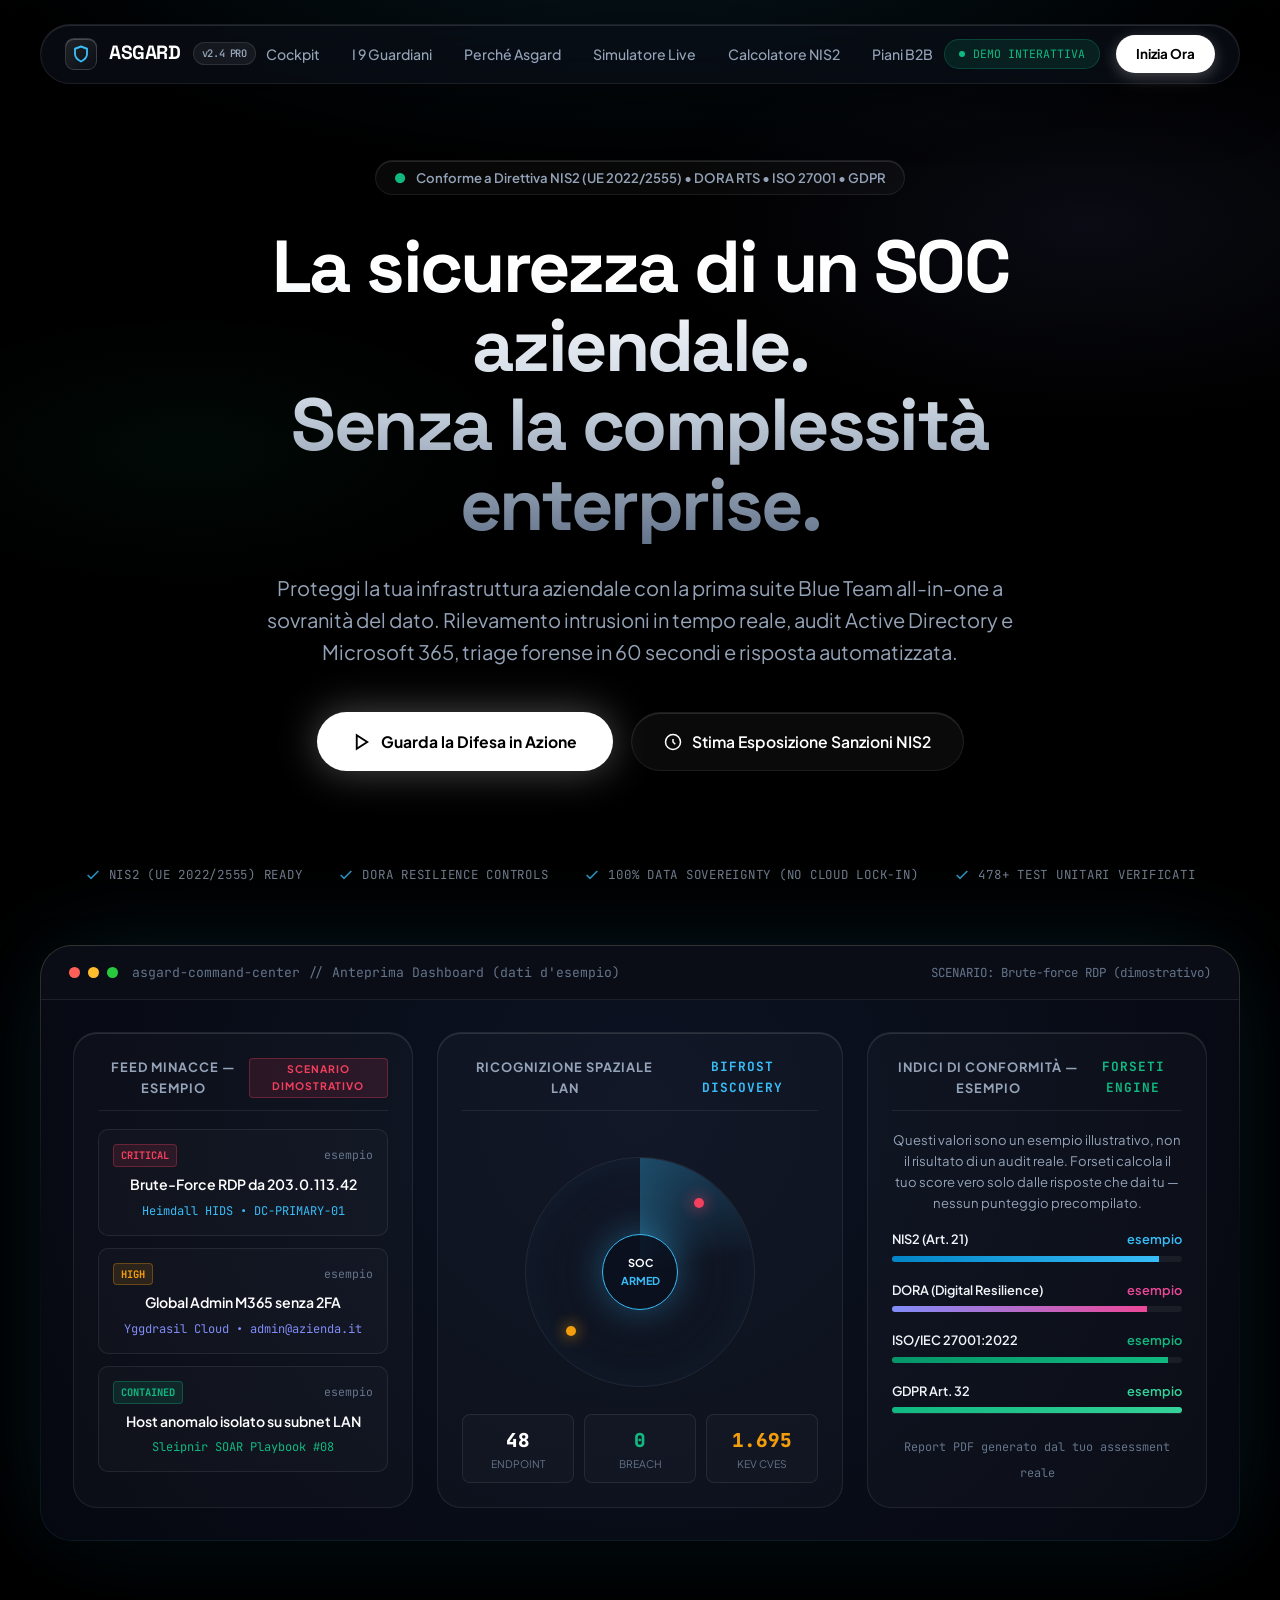
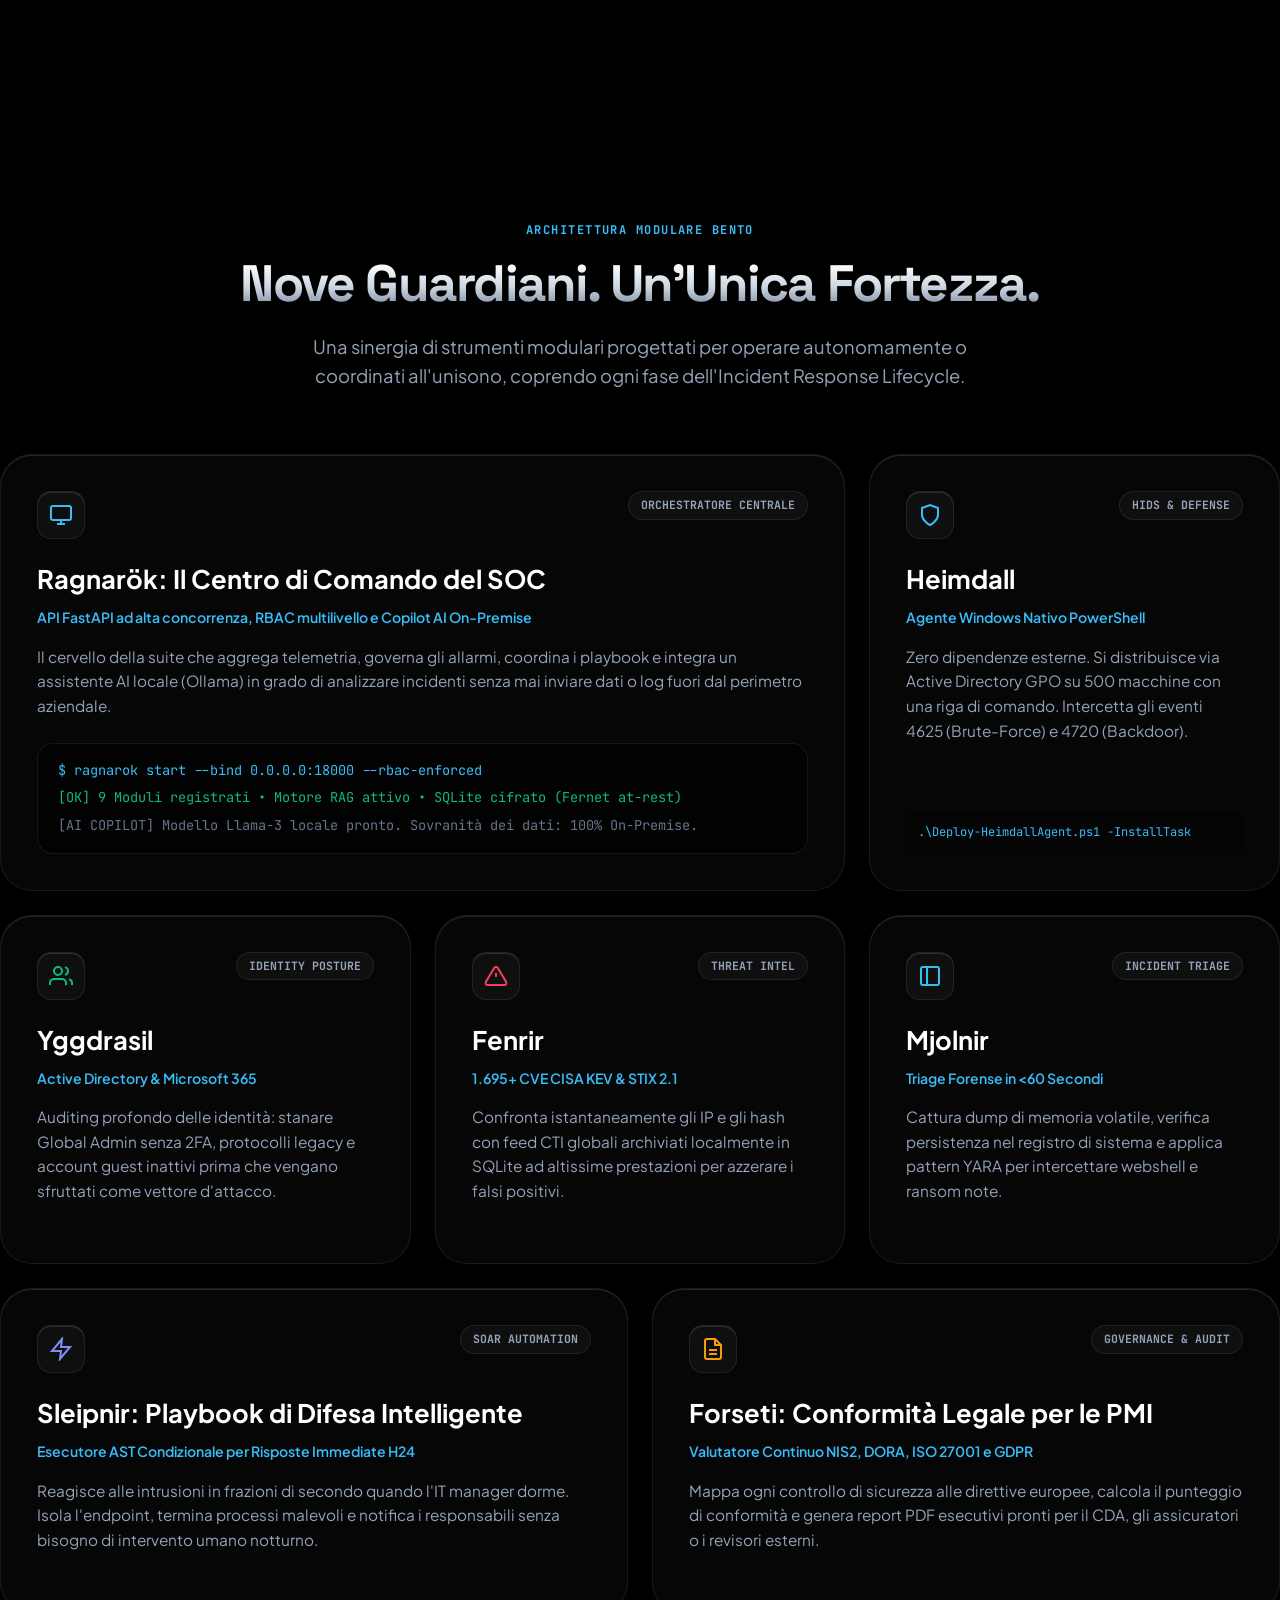
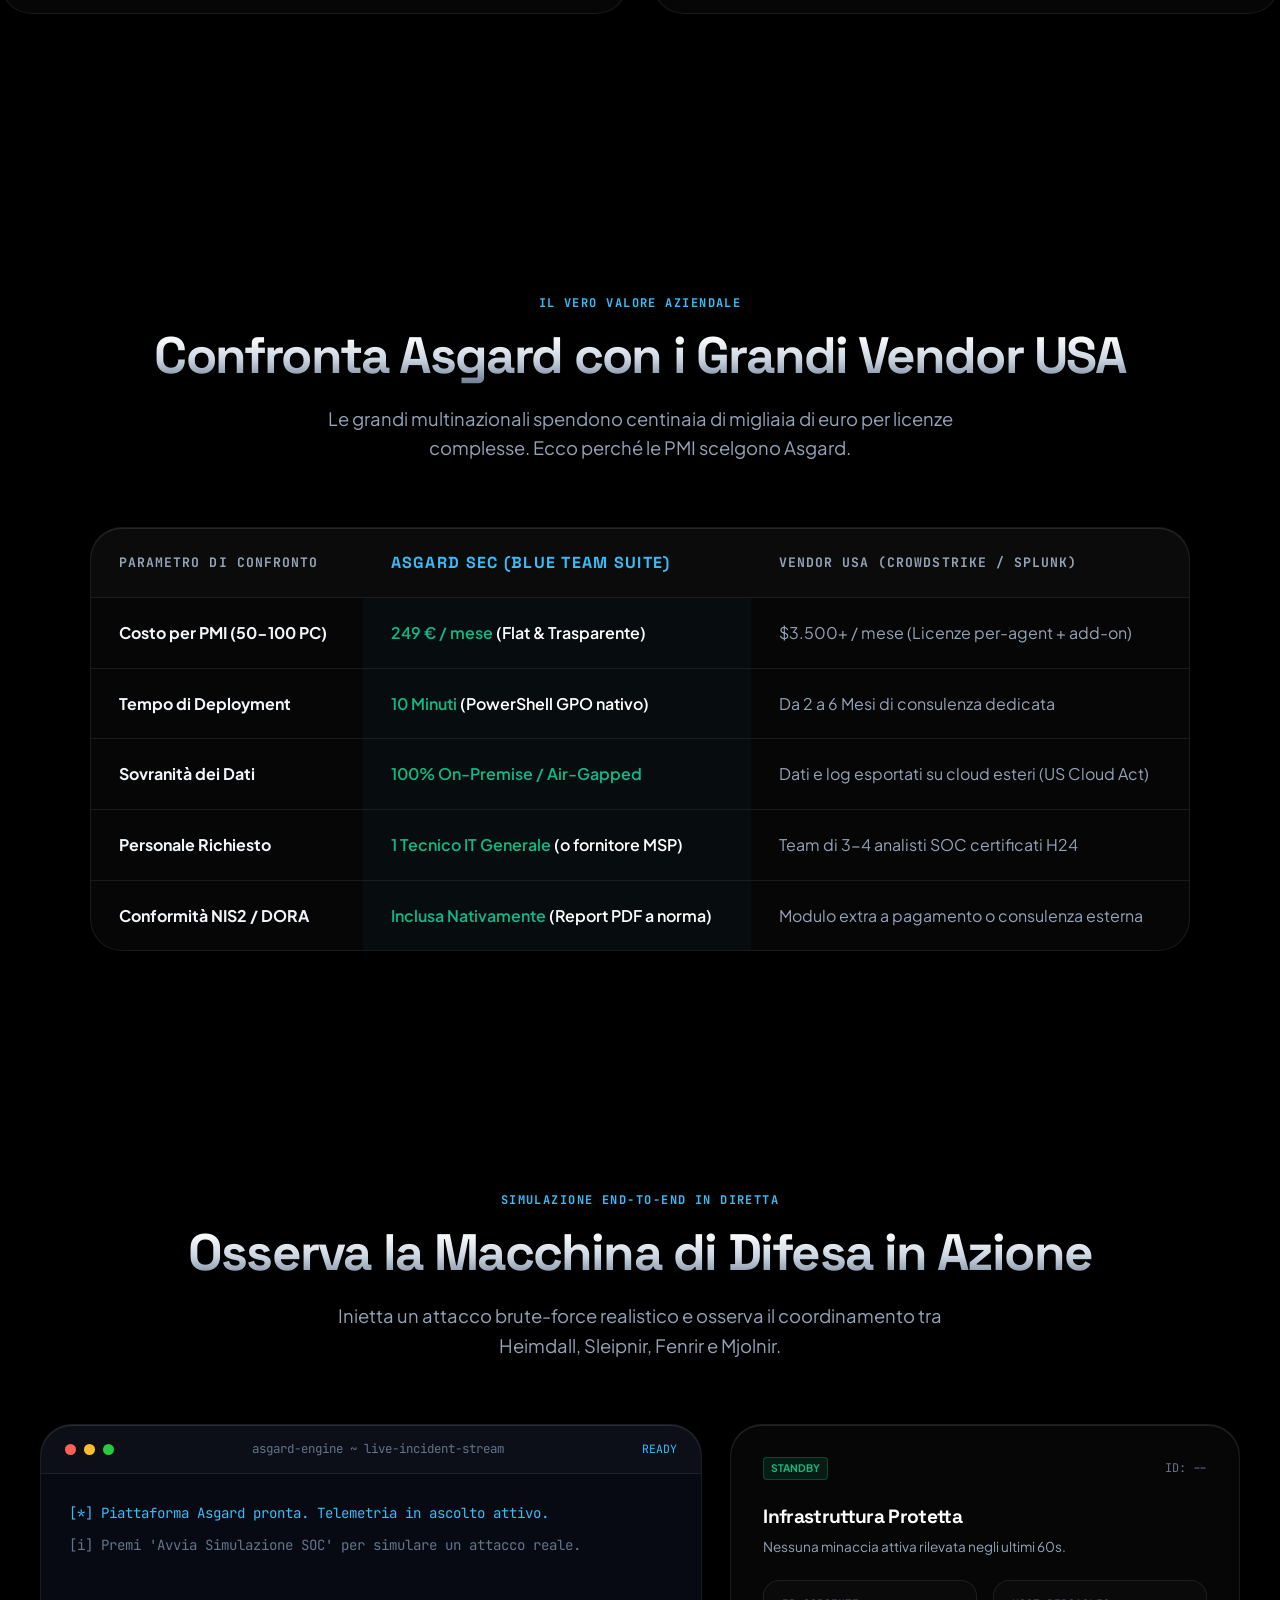
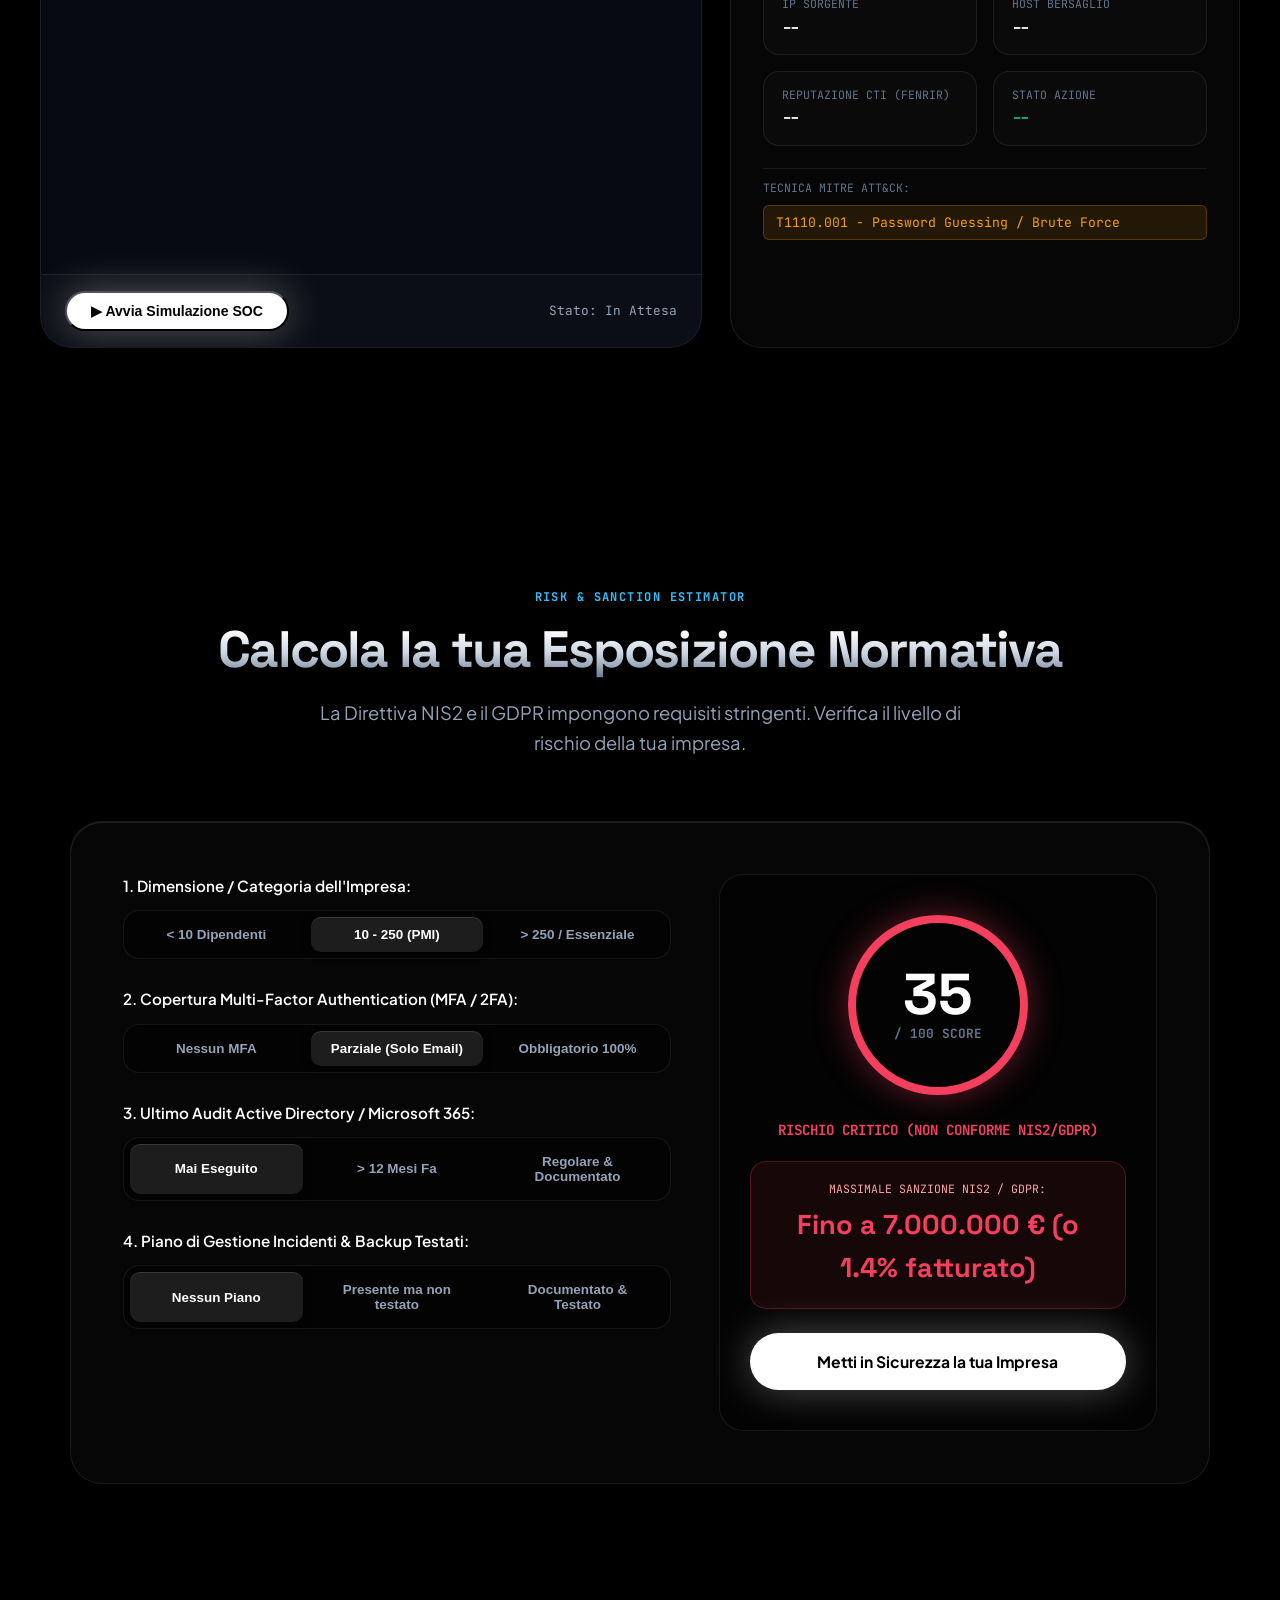
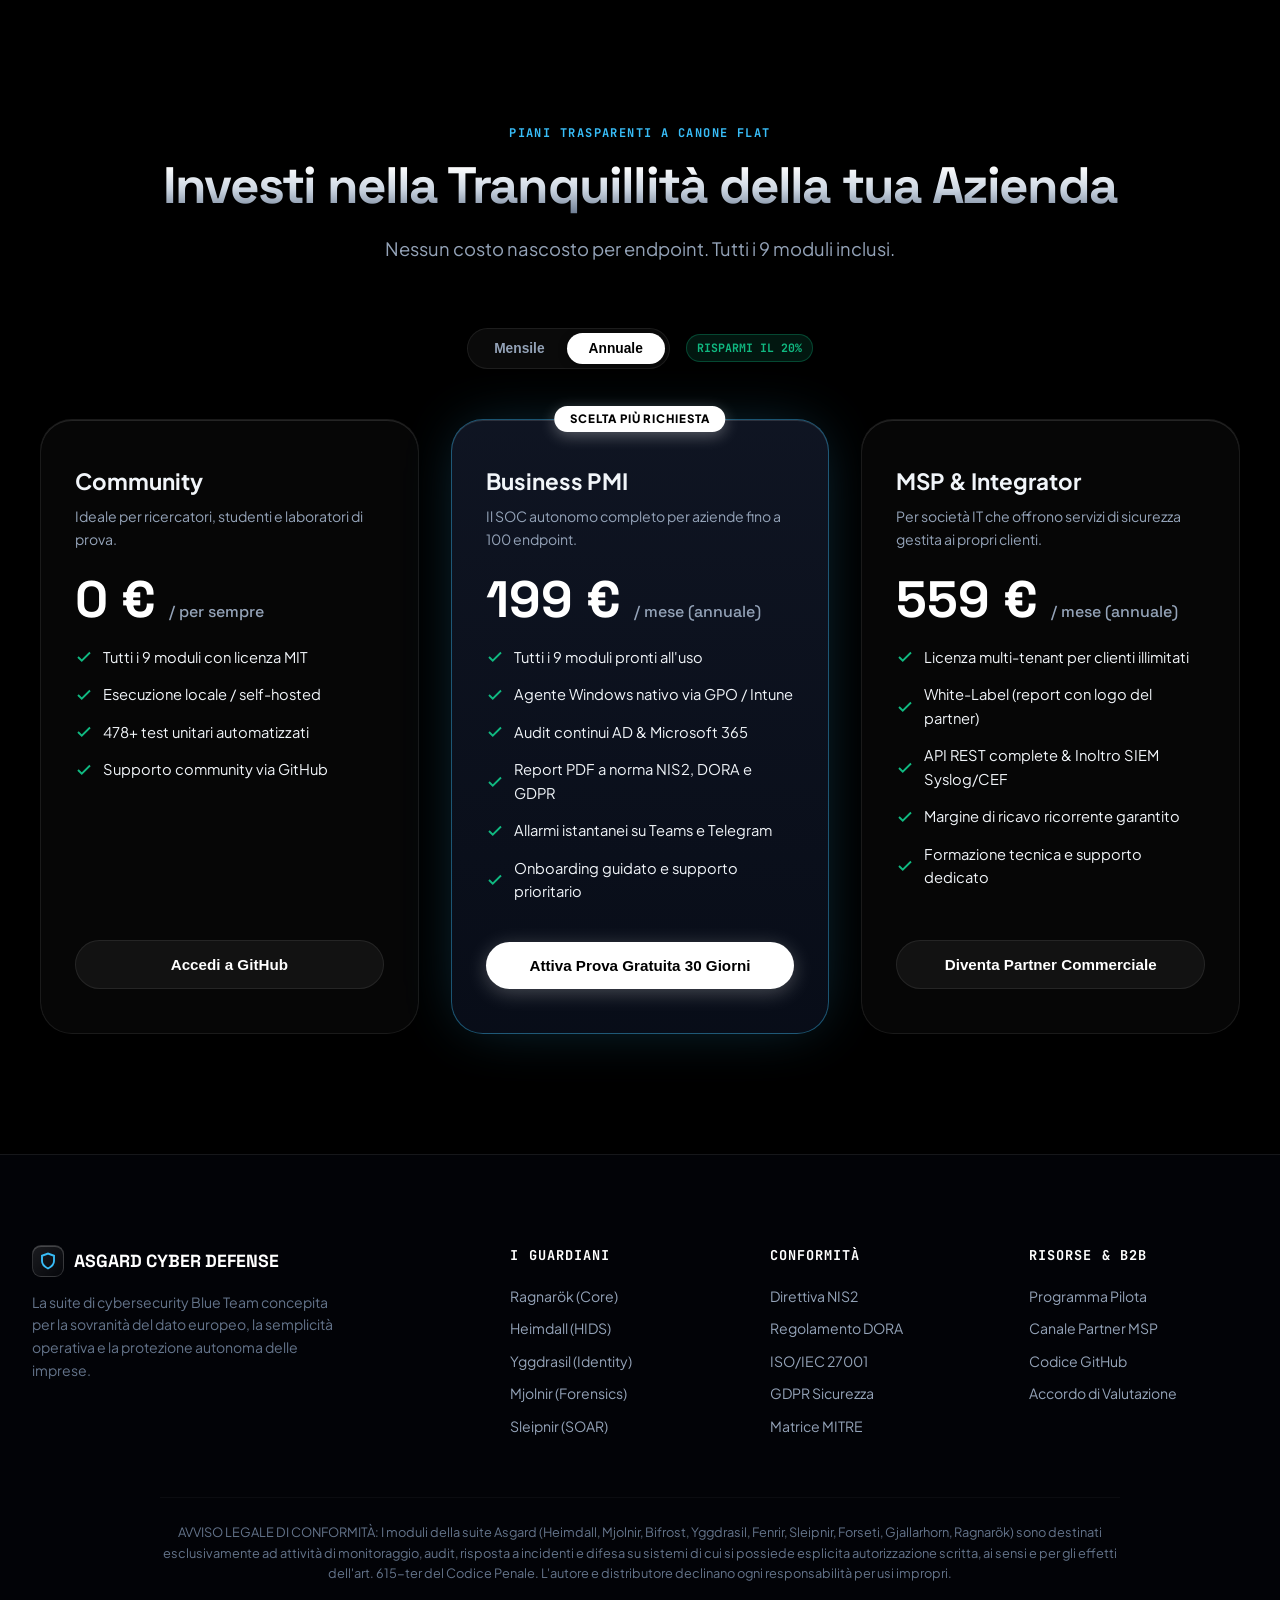
==== commit 1f5494e1: "Fix website: remove fabricated "live" telemetry, keep the honest parts The landing page's hero "cock" ====
--- a/website/index.html
+++ b/website/index.html
@@ -37,7 +37,7 @@
       <div class="nav-actions">
         <div class="pulse-pill">
           <span class="pulse-dot"></span>
-          <span>SOC LIVE ATTIVO</span>
+          <span>DEMO INTERATTIVA</span>
         </div>
         <a href="#pricing" class="btn-nav-cta">Inizia Ora</a>
       </div>
@@ -103,12 +103,11 @@
                 <span class="c-green"></span>
               </div>
               <span style="font-family: var(--font-mono); color: var(--text-dark);">
-                asgard-command-center // Active Fleet Telemetry [48 Endpoints]
+                asgard-command-center // Anteprima Dashboard (dati d'esempio)
               </span>
             </div>
             <div style="display: flex; gap: 20px; font-family: var(--font-mono); font-size: 0.78rem;">
-              <span style="color: var(--text-dark);">LATENZA: 1.2ms</span>
-              <span style="color: var(--emerald);">PROTEZIONE: 100% ATTIVA</span>
+              <span style="color: var(--text-dark);">SCENARIO: Brute-force RDP (dimostrativo)</span>
             </div>
           </div>
 
@@ -116,14 +115,14 @@
             <!-- Feed Card (Left) -->
             <div class="glass-panel">
               <div class="panel-header">
-                <span>Feed Minacce in Tempo Reale</span>
-                <span class="badge-tag b-crit">LIVE MITIGATION</span>
+                <span>Feed Minacce — Esempio</span>
+                <span class="badge-tag b-crit">SCENARIO DIMOSTRATIVO</span>
               </div>
               <div class="feed-stack">
                 <div class="feed-card">
                   <div class="feed-top">
                     <span class="badge-tag b-crit">CRITICAL</span>
-                    <span style="color: var(--text-dark);">14:02:18</span>
+                    <span style="color: var(--text-dark);">esempio</span>
                   </div>
                   <div style="font-size: 0.88rem; font-weight: 600; color: #fff;">Brute-Force RDP da 203.0.113.42</div>
                   <div style="font-size: 0.75rem; color: var(--cyan); font-family: var(--font-mono);">Heimdall HIDS • DC-PRIMARY-01</div>
@@ -132,7 +131,7 @@
                 <div class="feed-card">
                   <div class="feed-top">
                     <span class="badge-tag b-high">HIGH</span>
-                    <span style="color: var(--text-dark);">13:58:45</span>
+                    <span style="color: var(--text-dark);">esempio</span>
                   </div>
                   <div style="font-size: 0.88rem; font-weight: 600; color: #fff;">Global Admin M365 senza 2FA</div>
                   <div style="font-size: 0.75rem; color: var(--violet); font-family: var(--font-mono);">Yggdrasil Cloud • admin@azienda.it</div>
@@ -141,7 +140,7 @@
                 <div class="feed-card">
                   <div class="feed-top">
                     <span class="badge-tag b-ok">CONTAINED</span>
-                    <span style="color: var(--text-dark);">13:45:10</span>
+                    <span style="color: var(--text-dark);">esempio</span>
                   </div>
                   <div style="font-size: 0.88rem; font-weight: 600; color: #fff;">Host anomalo isolato su subnet LAN</div>
                   <div style="font-size: 0.75rem; color: var(--emerald); font-family: var(--font-mono);">Sleipnir SOAR Playbook #08</div>
@@ -185,15 +184,19 @@
             <!-- Compliance Posture (Right) -->
             <div class="glass-panel">
               <div class="panel-header">
-                <span>Indici di Conformità</span>
+                <span>Indici di Conformità — Esempio</span>
                 <span style="color: var(--emerald); font-family: var(--font-mono);">FORSETI ENGINE</span>
               </div>
+
+              <p style="font-size: 0.82rem; color: var(--text-muted); margin: 0 0 16px;">
+                Questi valori sono un esempio illustrativo, non il risultato di un audit reale. Forseti calcola il tuo score vero solo dalle risposte che dai tu — nessun punteggio precompilato.
+              </p>
 
               <div style="display: flex; flex-direction: column; gap: 18px;">
                 <div>
                   <div style="display: flex; justify-content: space-between; font-size: 0.8rem; font-weight: 600; margin-bottom: 6px;">
                     <span>NIS2 (Art. 21)</span>
-                    <span style="color: var(--cyan);">92%</span>
+                    <span style="color: var(--cyan);">esempio</span>
                   </div>
                   <div style="height: 6px; background: rgba(255,255,255,0.06); border-radius: 999px; overflow: hidden;">
                     <div style="width: 92%; height: 100%; background: linear-gradient(90deg, #0284c7, var(--cyan));"></div>
@@ -203,7 +206,7 @@
                 <div>
                   <div style="display: flex; justify-content: space-between; font-size: 0.8rem; font-weight: 600; margin-bottom: 6px;">
                     <span>DORA (Digital Resilience)</span>
-                    <span style="color: #ec4899;">88%</span>
+                    <span style="color: #ec4899;">esempio</span>
                   </div>
                   <div style="height: 6px; background: rgba(255,255,255,0.06); border-radius: 999px; overflow: hidden;">
                     <div style="width: 88%; height: 100%; background: linear-gradient(90deg, var(--violet), #ec4899);"></div>
@@ -213,7 +216,7 @@
                 <div>
                   <div style="display: flex; justify-content: space-between; font-size: 0.8rem; font-weight: 600; margin-bottom: 6px;">
                     <span>ISO/IEC 27001:2022</span>
-                    <span style="color: var(--emerald);">95%</span>
+                    <span style="color: var(--emerald);">esempio</span>
                   </div>
                   <div style="height: 6px; background: rgba(255,255,255,0.06); border-radius: 999px; overflow: hidden;">
                     <div style="width: 95%; height: 100%; background: linear-gradient(90deg, #059669, var(--emerald));"></div>
@@ -223,7 +226,7 @@
                 <div>
                   <div style="display: flex; justify-content: space-between; font-size: 0.8rem; font-weight: 600; margin-bottom: 6px;">
                     <span>GDPR Art. 32</span>
-                    <span style="color: #34d399;">100%</span>
+                    <span style="color: #34d399;">esempio</span>
                   </div>
                   <div style="height: 6px; background: rgba(255,255,255,0.06); border-radius: 999px; overflow: hidden;">
                     <div style="width: 100%; height: 100%; background: linear-gradient(90deg, #10b981, #34d399);"></div>
@@ -233,7 +236,7 @@
 
               <div style="margin-top: auto; padding-top: 18px; border-top: 1px solid var(--glass-border); text-align: center;">
                 <span style="font-size: 0.74rem; color: var(--text-dark); font-family: var(--font-mono);">
-                  REPORT PDF GENERATO CON 1 CLIC
+                  Report PDF generato dal tuo assessment reale
                 </span>
               </div>
             </div>
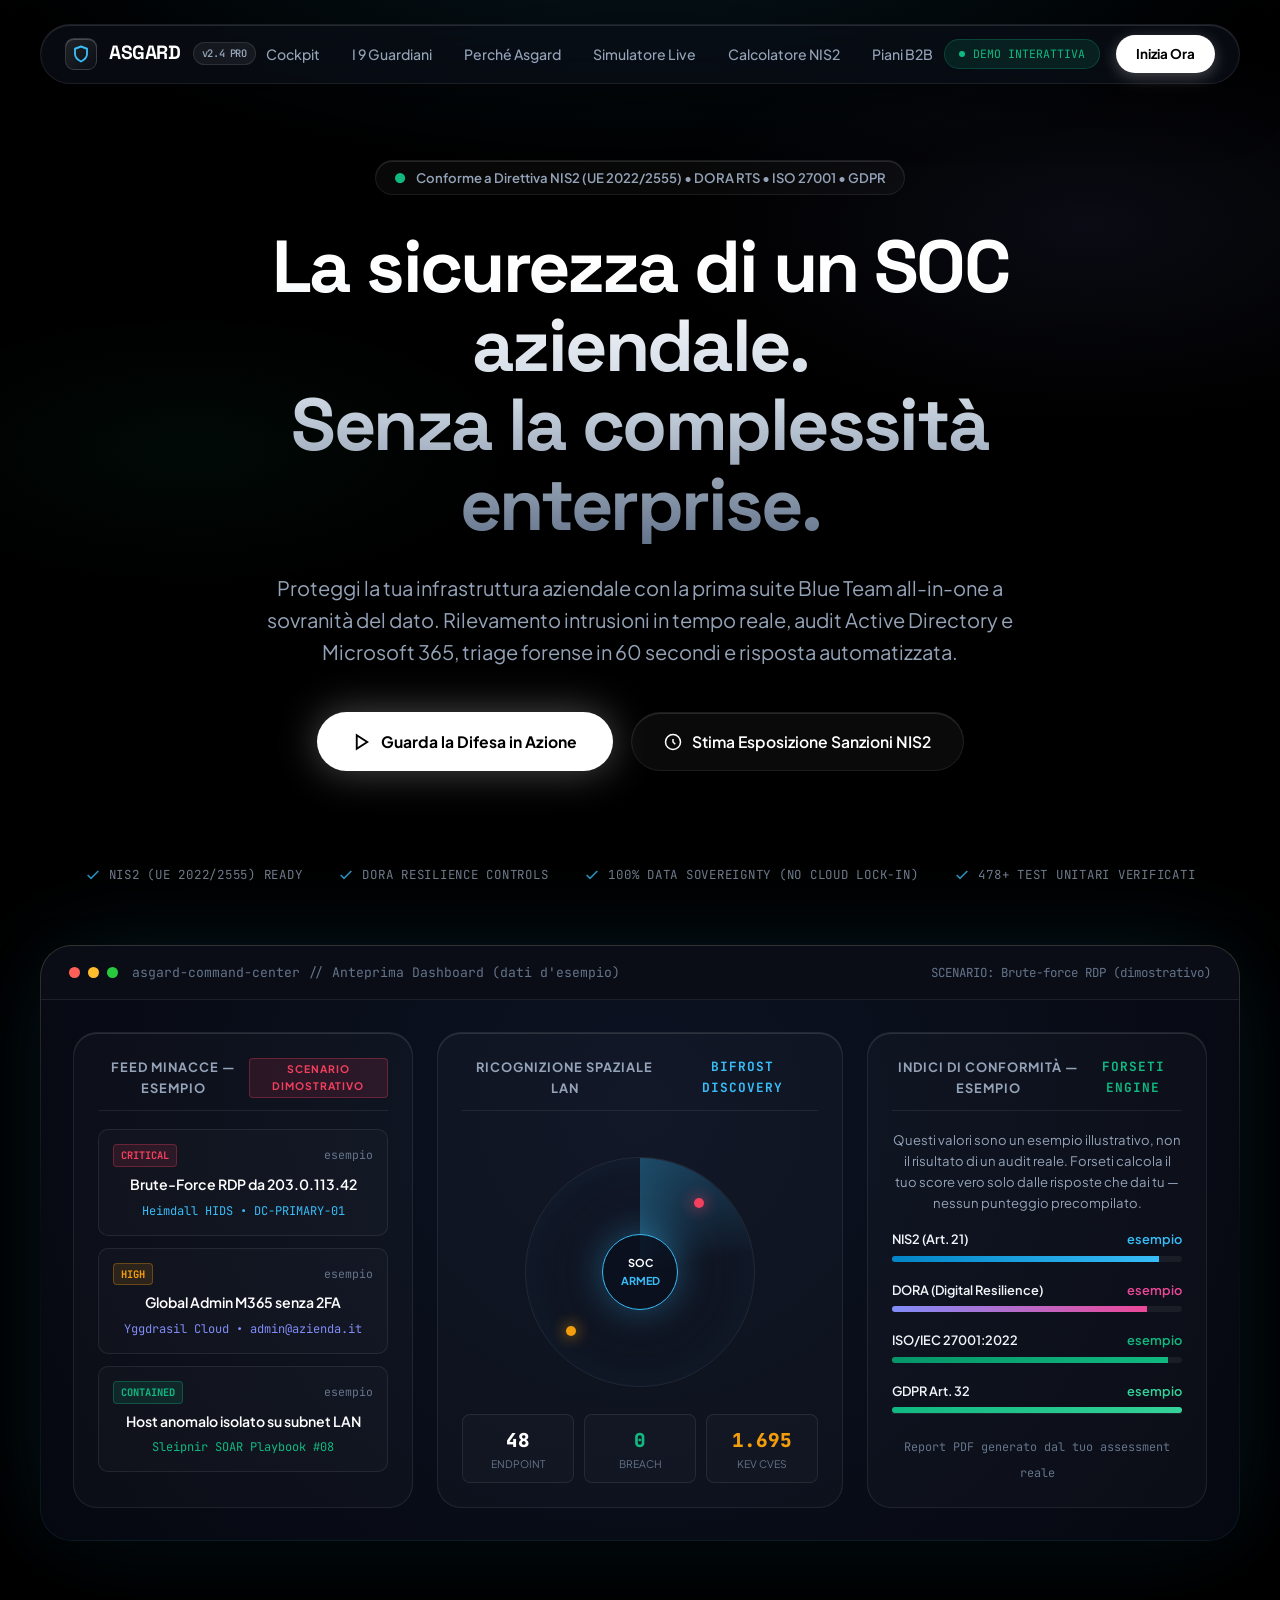
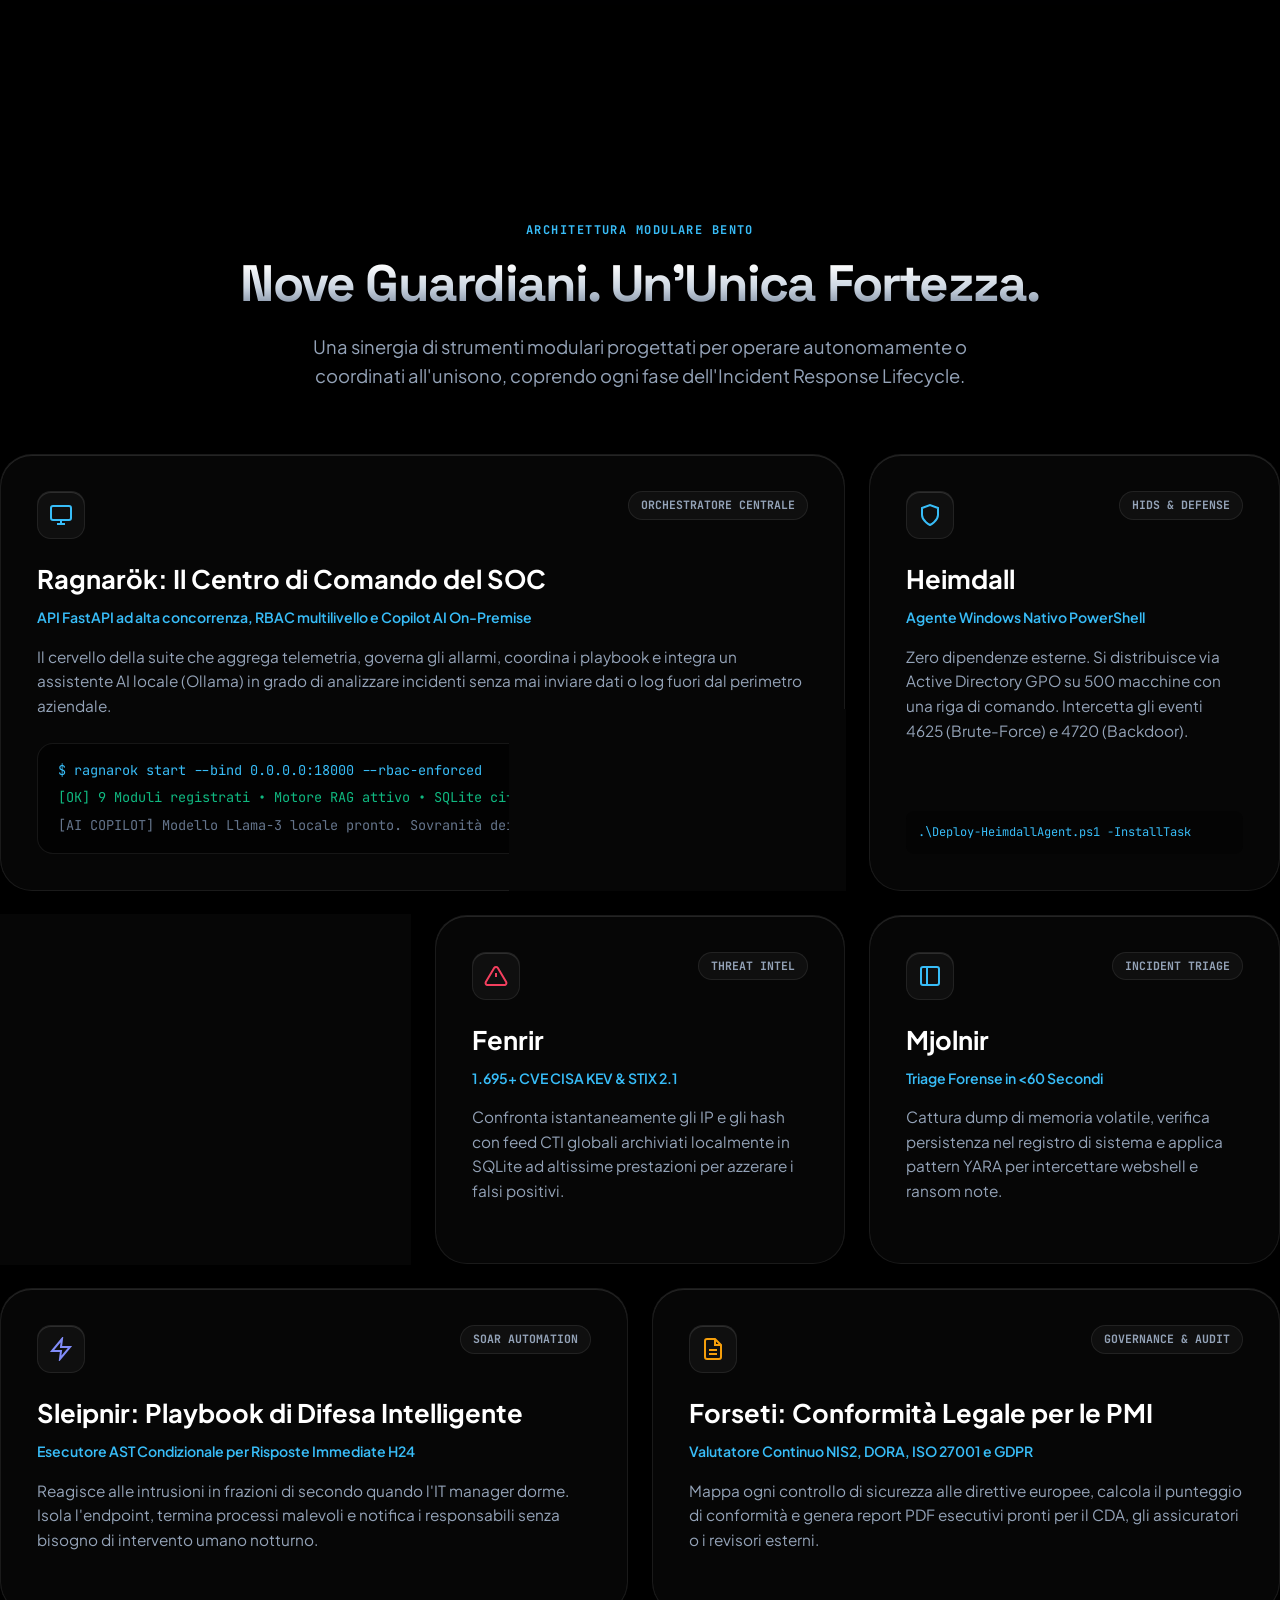
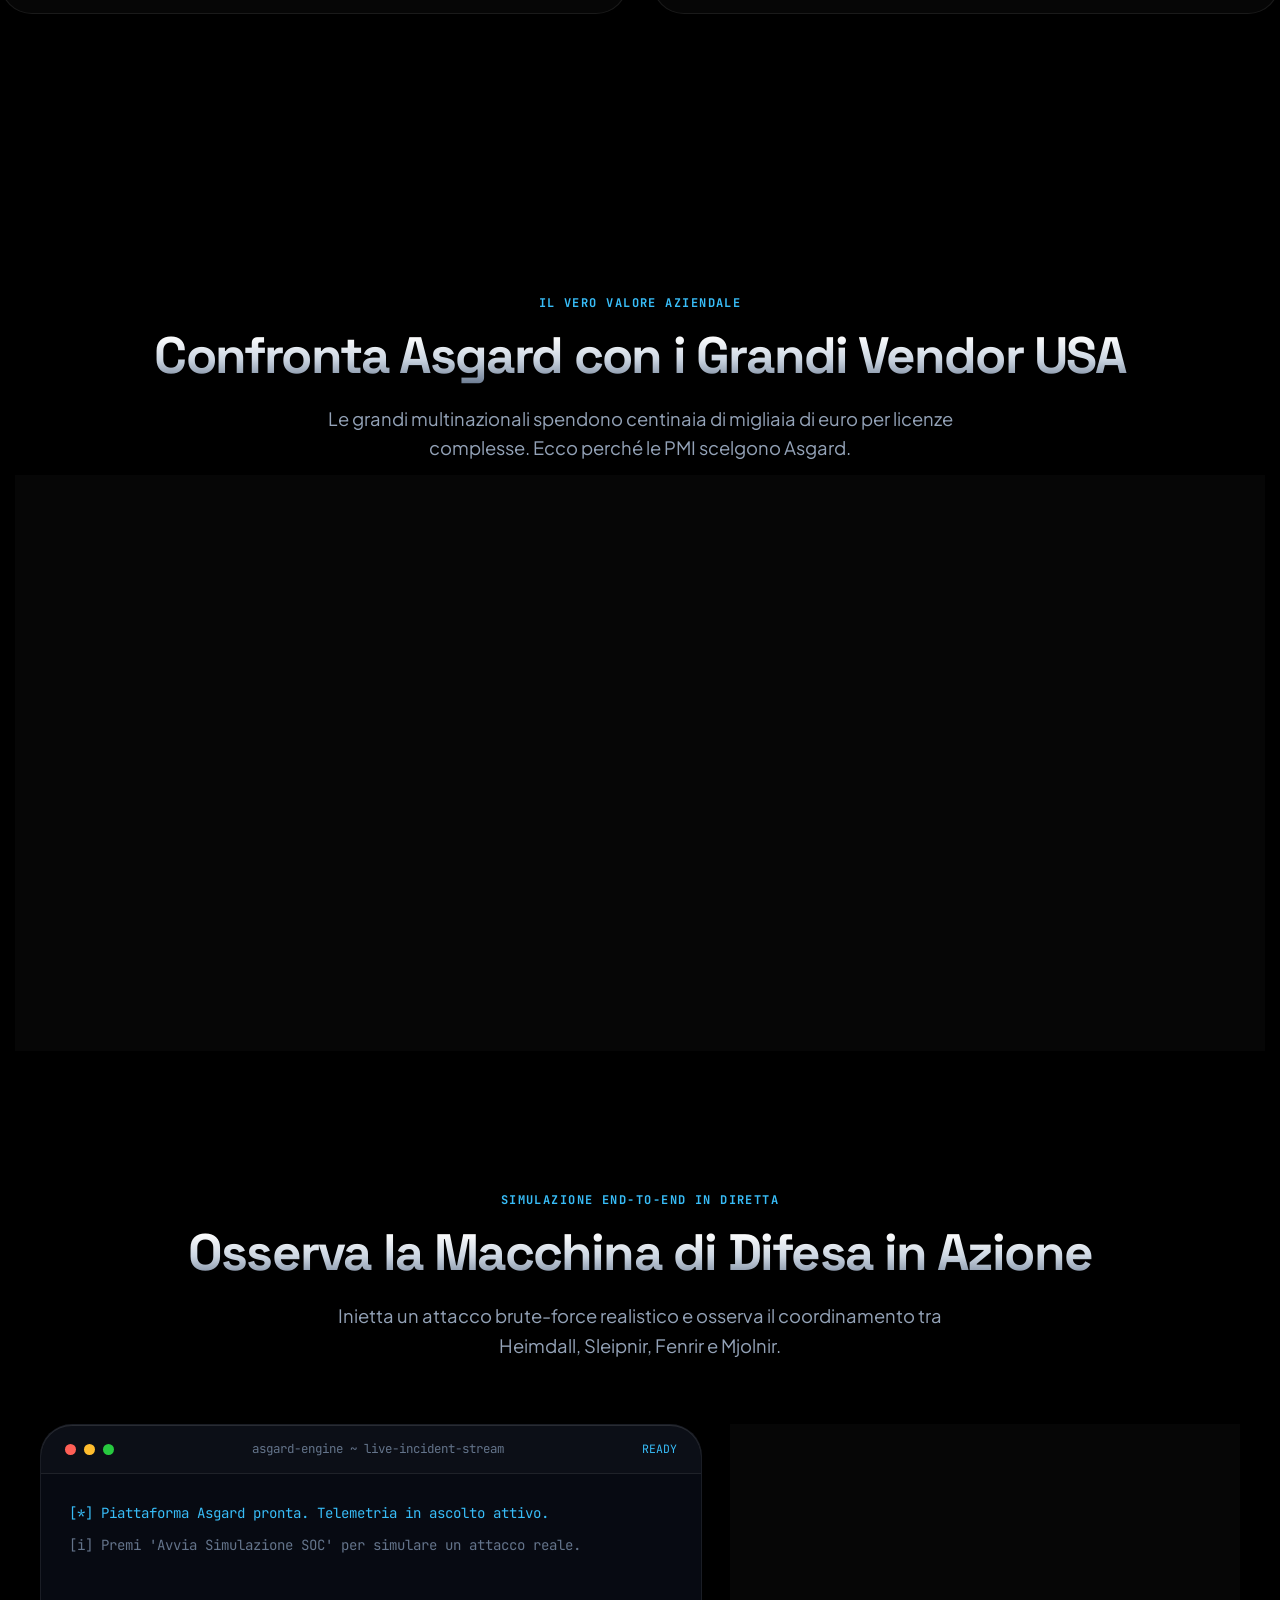
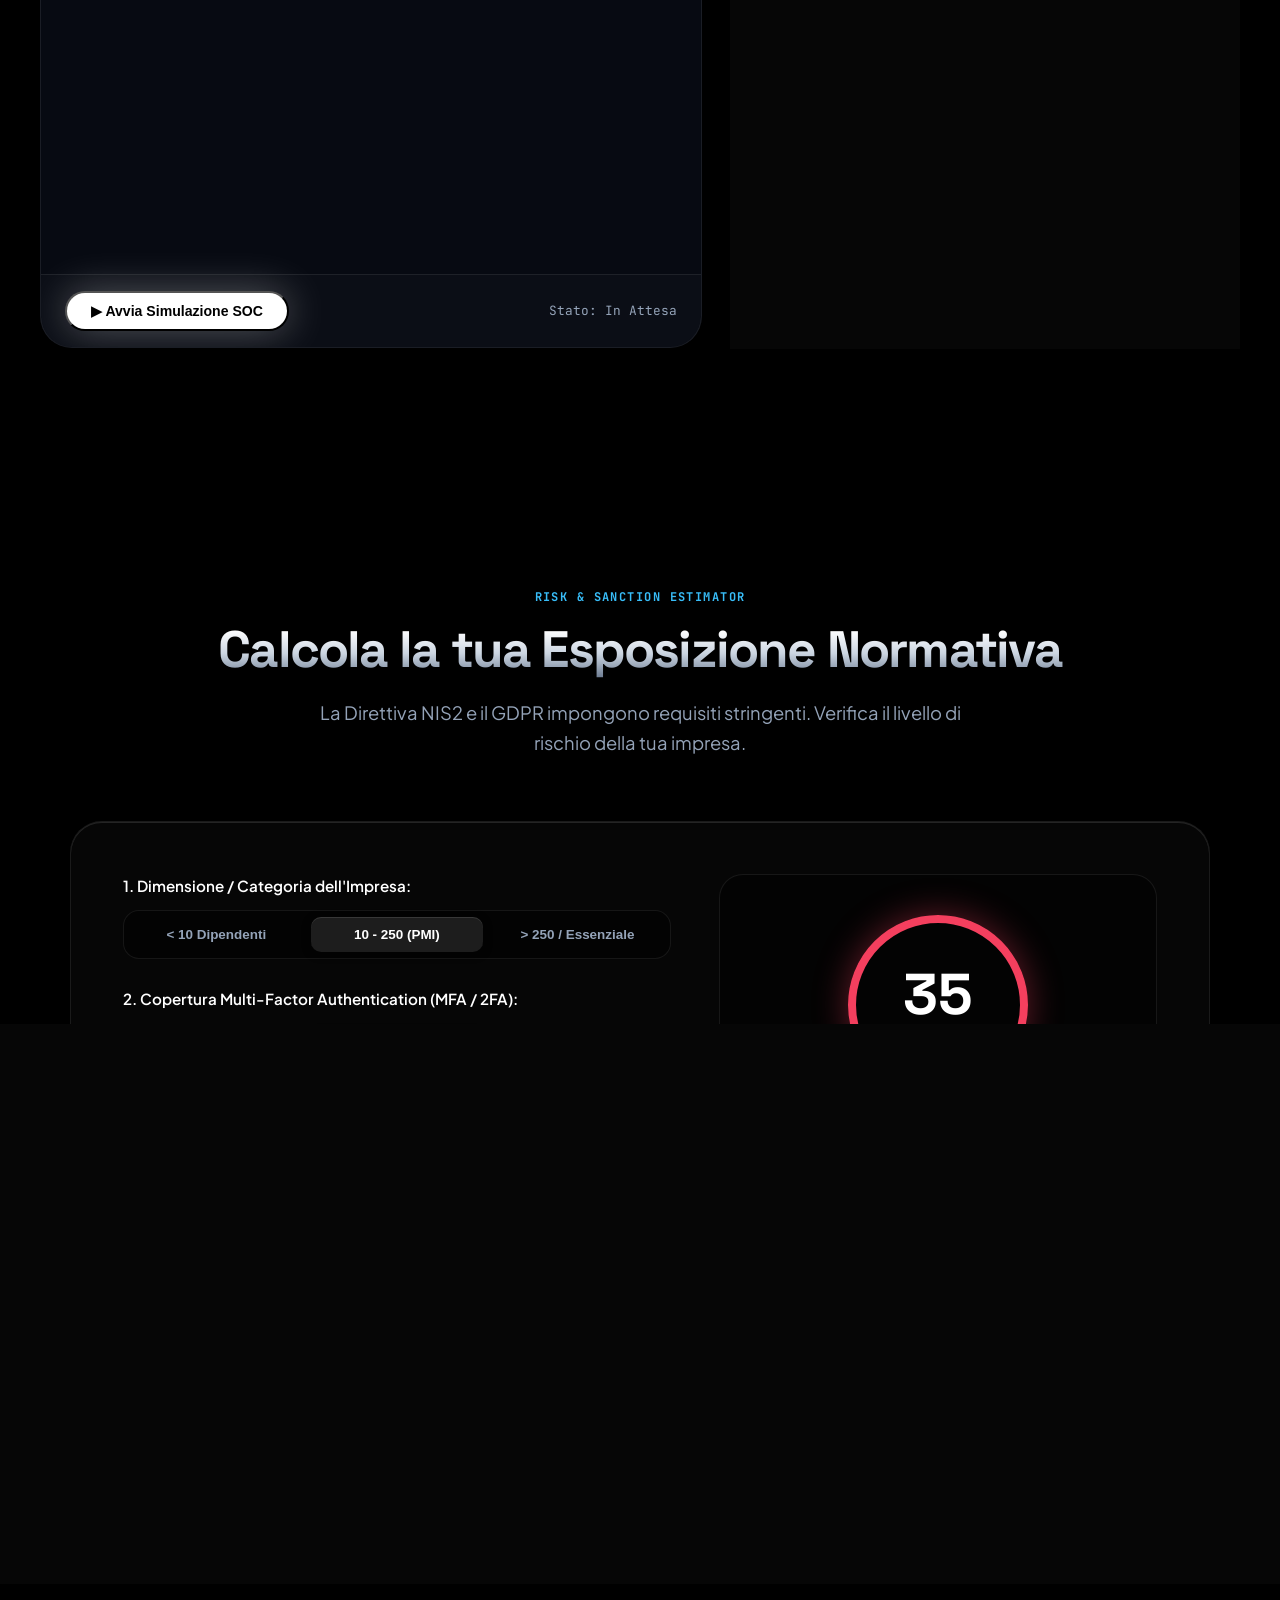
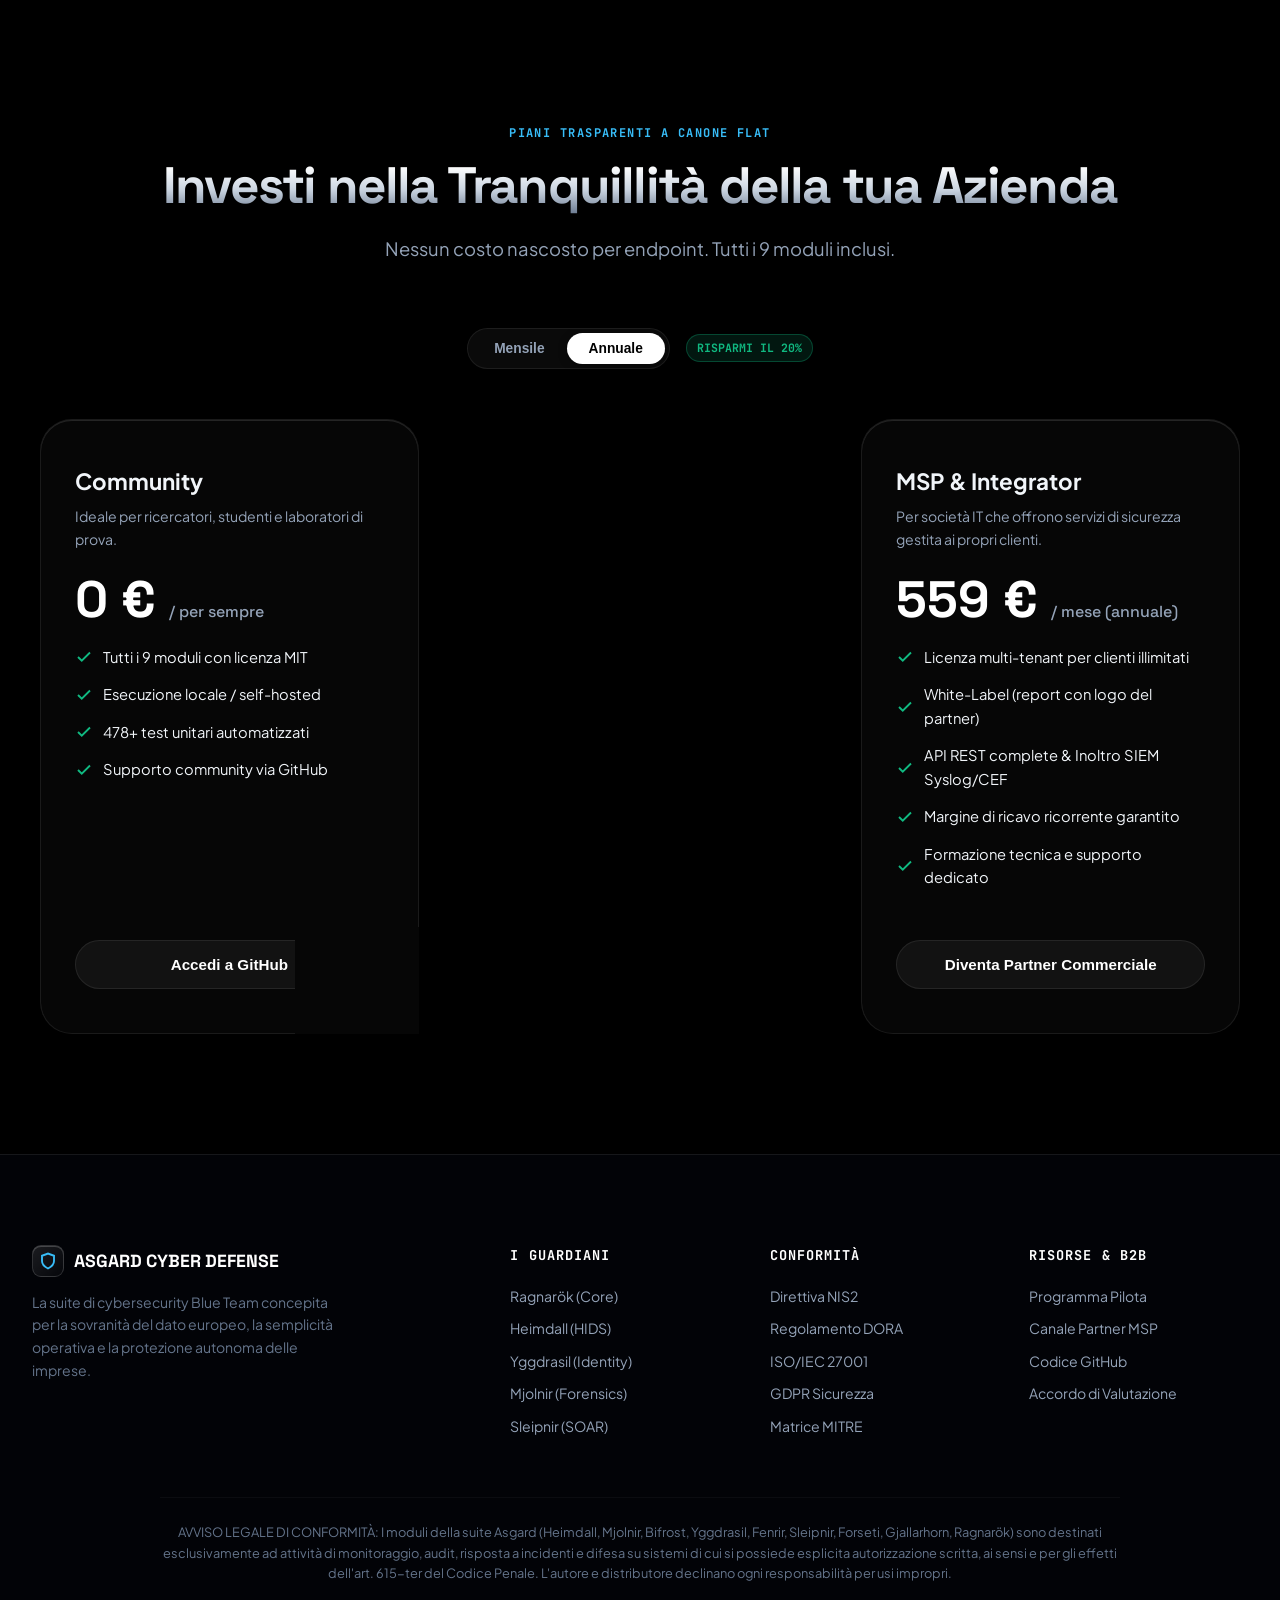
==== commit 44b0a6a8: "Website GitHub links point to the repo" ====
--- a/website/index.html
+++ b/website/index.html
@@ -621,7 +621,7 @@
             <li><svg width="18" height="18" viewBox="0 0 24 24" fill="none" stroke="currentColor" stroke-width="2.5"><polyline points="20 6 9 17 4 12"></polyline></svg> Supporto community via GitHub</li>
           </ul>
 
-          <button class="btn-price btn-price-secondary" onclick="window.open('https://github.com', '_blank')">
+          <button class="btn-price btn-price-secondary" onclick="window.open('https://github.com/Fioru12/Asgard', '_blank')">
             Accedi a GitHub
           </button>
         </div>
@@ -712,7 +712,7 @@
           <ul>
             <li><a href="#pricing">Programma Pilota</a></li>
             <li><a href="#pricing">Canale Partner MSP</a></li>
-            <li><a href="https://github.com" target="_blank">Codice GitHub</a></li>
+            <li><a href="https://github.com/Fioru12/Asgard" target="_blank">Codice GitHub</a></li>
             <li><a href="#pricing">Accordo di Valutazione</a></li>
           </ul>
         </div>
